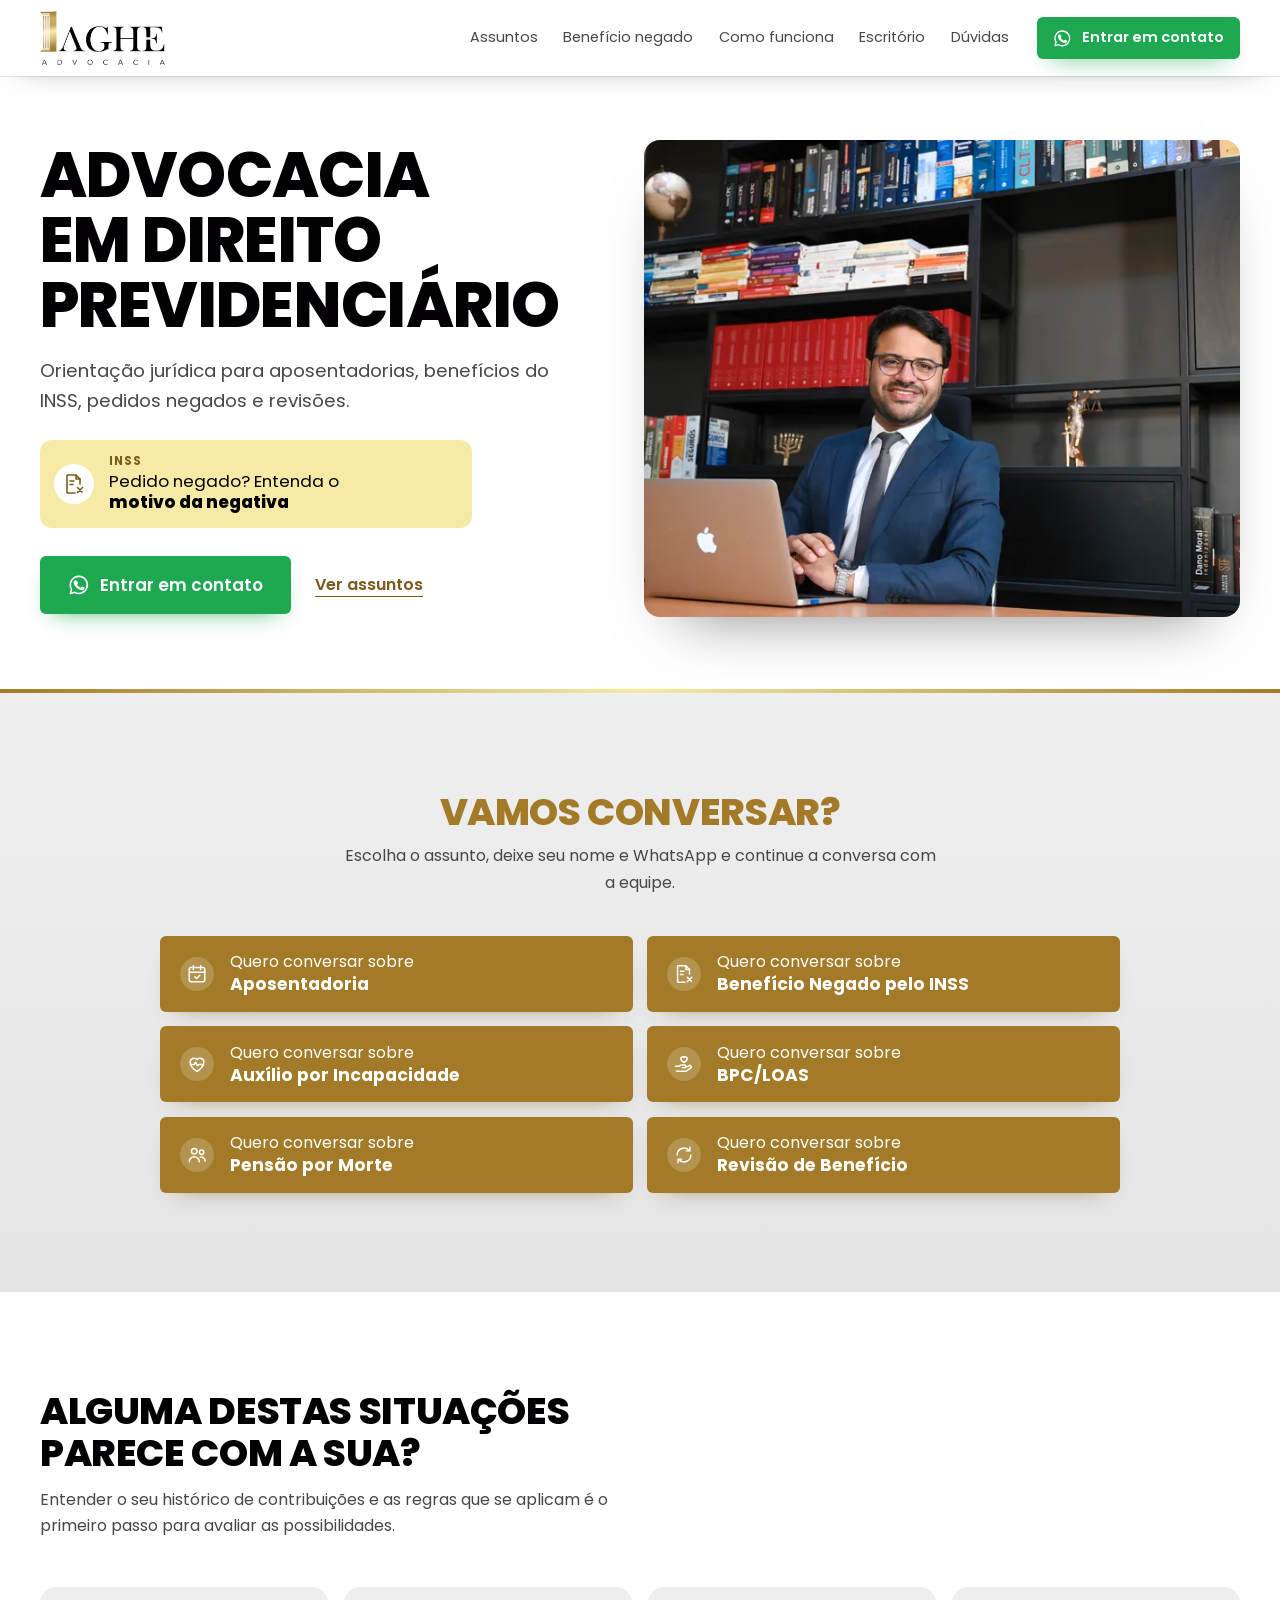
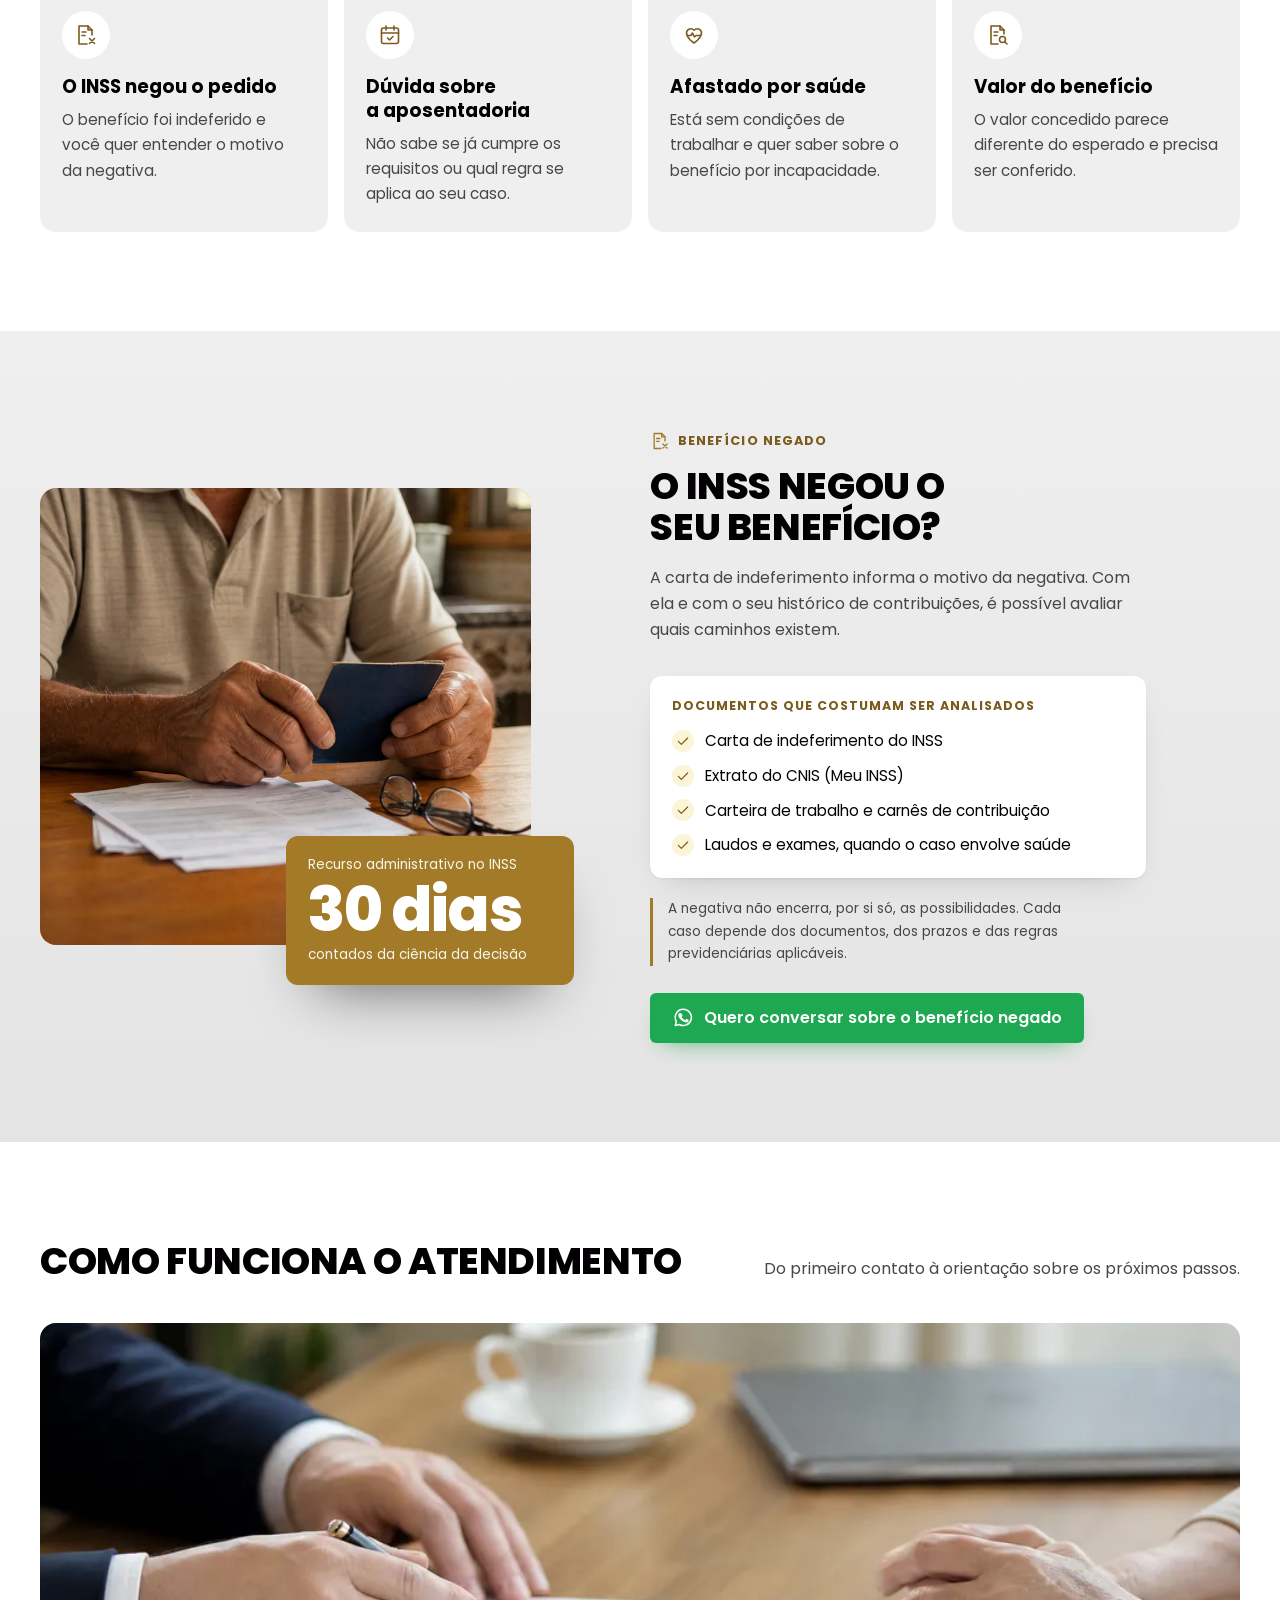
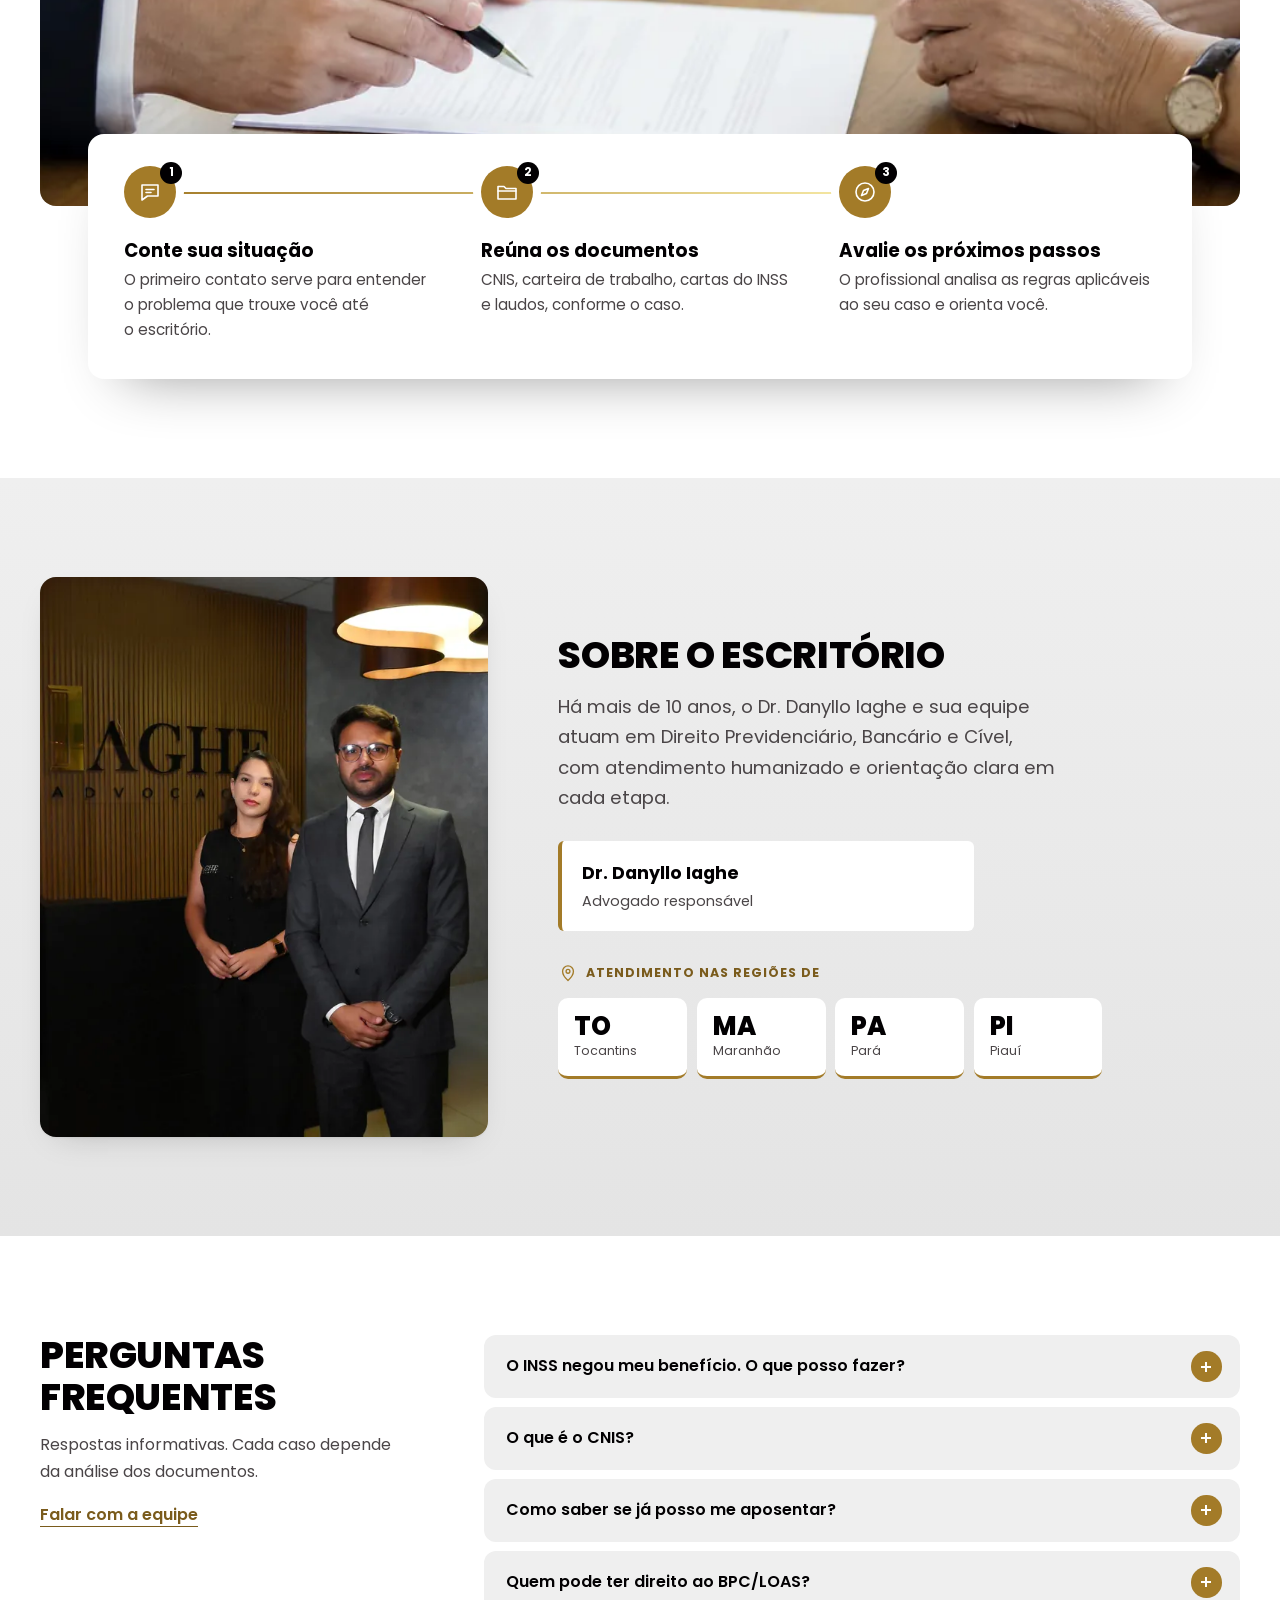
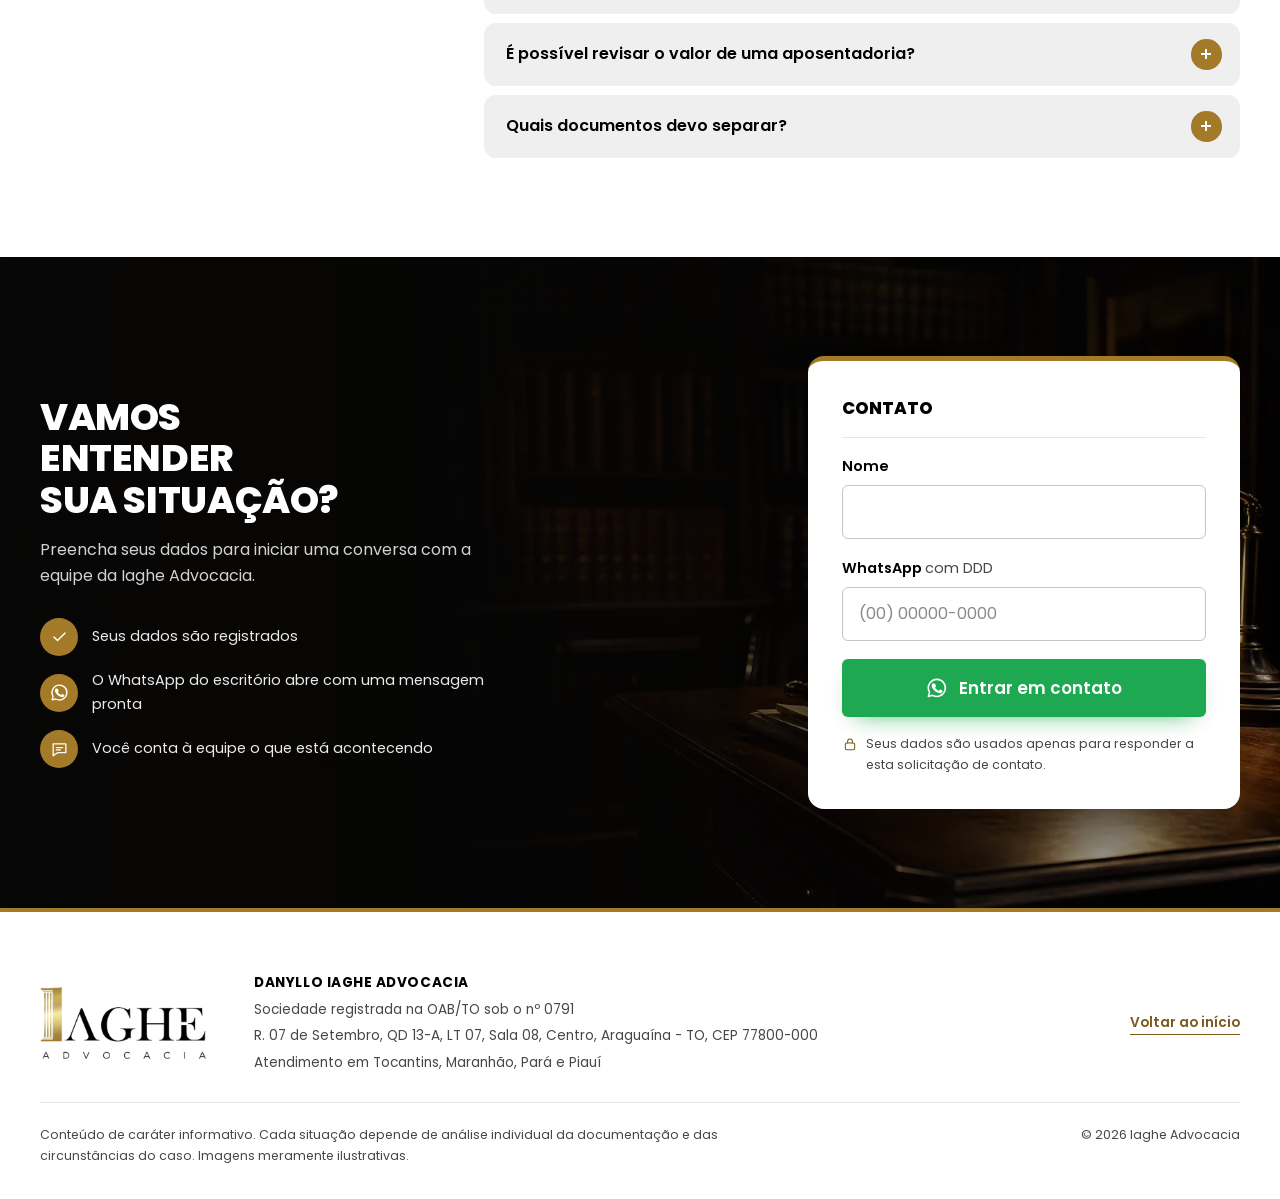
==== previdenciario.html @ 41ced71d "Add files via upload" ====
<!doctype html>
<html lang="pt-BR" data-lp="previdenciario">
<head>
  <meta charset="utf-8">
  <meta name="viewport" content="width=device-width, initial-scale=1, viewport-fit=cover">
  <title>Direito Previdenciário | Iaghe Advocacia</title>
  <meta name="description" content="Orientação jurídica em aposentadorias, benefícios do INSS, pedidos negados, BPC/LOAS, pensão por morte e revisões. Conheça a atuação da Iaghe Advocacia em Direito Previdenciário.">
  <meta name="theme-color" content="#FFFFFF">
  <meta name="format-detection" content="telephone=no">

  <meta property="og:type" content="website">
  <meta property="og:locale" content="pt_BR">
  <meta property="og:site_name" content="Iaghe Advocacia">
  <meta property="og:title" content="Direito Previdenciário | Iaghe Advocacia">
  <meta property="og:description" content="Orientação jurídica em aposentadorias, benefícios do INSS, pedidos negados e revisões.">
  <meta property="og:image" content="/assets/og-previdenciario.jpg">
  <meta property="og:image:width" content="1200">
  <meta property="og:image:height" content="630">
  <meta property="og:image:alt" content="Iaghe Advocacia, Direito Previdenciário">
  <meta name="twitter:card" content="summary_large_image">
  <!-- Canonical: incluir quando o domínio definitivo for confirmado -->

  <link rel="icon" type="image/png" sizes="32x32" href="/assets/brand/icon-32.png">
  <link rel="apple-touch-icon" href="/assets/brand/icon-180.png">
  <link rel="preload" href="/assets/fonts/poppins-800.woff2" as="font" type="font/woff2" crossorigin>
  <link rel="preload" href="/assets/fonts/poppins-400.woff2" as="font" type="font/woff2" crossorigin>
  <link rel="preload" as="image" href="/assets/img/dr-danyllo-1400.webp" imagesrcset="/assets/img/dr-danyllo-800.webp 800w, /assets/img/dr-danyllo-1400.webp 1400w" imagesizes="(min-width: 900px) 52vw, 92vw" fetchpriority="high">
  <link rel="stylesheet" href="/assets/css/styles.css">
  <script>document.documentElement.classList.add("js");</script>
</head>
<body>
  <svg width="0" height="0" class="sprite" aria-hidden="true" focusable="false">
    <symbol id="i-wa" viewBox="0 0 24 24">
      <path d="M12 2.6a9.4 9.4 0 0 0-8.1 14.2L2.6 21.4l4.7-1.2A9.4 9.4 0 1 0 12 2.6Z" fill="none" stroke="currentColor" stroke-width="1.7" stroke-linejoin="round"/>
      <path d="M9.2 7.4c-.2-.5-.4-.5-.7-.5h-.5c-.2 0-.5.1-.8.4-.3.3-1 1-1 2.4s1 2.8 1.2 3c.1.2 2 3.2 5 4.4 2.5 1 3 .8 3.5.7.6-.1 1.7-.7 2-1.4.2-.7.2-1.3.2-1.4-.1-.1-.3-.2-.5-.3l-1.8-.9c-.3-.1-.4-.1-.6.1-.2.3-.7.9-.8 1-.2.2-.3.2-.6.1-.3-.1-1.1-.4-2.2-1.4-.8-.7-1.4-1.6-1.5-1.9-.2-.3 0-.4.1-.5l.4-.5c.1-.2.2-.3.3-.5.1-.2 0-.3 0-.5l-.9-2Z" fill="currentColor"/>
    </symbol>
    <symbol id="i-trend" viewBox="0 0 24 24"><g fill="none" stroke="currentColor" stroke-width="1.6" stroke-linecap="round" stroke-linejoin="round"><path d="M3 17.5 9 11.5l4 4 8-8.5"/><path d="M15 7h6v6"/></g></symbol>
    <symbol id="i-receipt-q" viewBox="0 0 24 24"><g fill="none" stroke="currentColor" stroke-width="1.6" stroke-linecap="round" stroke-linejoin="round"><path d="M6 3h12v18l-3-2-3 2-3-2-3 2z"/><path d="M10 9.4a2 2 0 1 1 2.8 1.8c-.5.3-.8.7-.8 1.3v.4"/></g><circle cx="12" cy="15.6" r=".9" fill="currentColor"/></symbol>
    <symbol id="i-doc-search" viewBox="0 0 24 24"><g fill="none" stroke="currentColor" stroke-width="1.6" stroke-linecap="round" stroke-linejoin="round"><path d="M12 21H5V3h9l4 4v4"/><path d="M14 3v4h4"/><path d="M8 9h4M8 12.5h3"/><circle cx="16.5" cy="16.5" r="3"/><path d="m18.7 18.7 2.3 2.3"/></g></symbol>
    <symbol id="i-shield-x" viewBox="0 0 24 24"><g fill="none" stroke="currentColor" stroke-width="1.6" stroke-linecap="round" stroke-linejoin="round"><path d="M12 3 19 6v5c0 4.5-3 8.3-7 10-4-1.7-7-5.5-7-10V6z"/><path d="m9.5 9.5 5 5m0-5-5 5"/></g></symbol>
    <symbol id="i-shield-q" viewBox="0 0 24 24"><g fill="none" stroke="currentColor" stroke-width="1.6" stroke-linecap="round" stroke-linejoin="round"><path d="M12 3 19 6v5c0 4.5-3 8.3-7 10-4-1.7-7-5.5-7-10V6z"/><path d="M10 9.6a2 2 0 1 1 2.8 1.8c-.5.3-.8.7-.8 1.2v.3"/></g><circle cx="12" cy="15.6" r=".9" fill="currentColor"/></symbol>
    <symbol id="i-layers" viewBox="0 0 24 24"><g fill="none" stroke="currentColor" stroke-width="1.6" stroke-linecap="round" stroke-linejoin="round"><path d="M12 3 21 8l-9 5-9-5z"/><path d="m3 12.5 9 5 9-5"/><path d="m3 16.5 9 5 9-5"/></g></symbol>
    <symbol id="i-percent" viewBox="0 0 24 24"><g fill="none" stroke="currentColor" stroke-width="1.6" stroke-linecap="round"><path d="M19 5 5 19"/><circle cx="7" cy="7" r="2.5"/><circle cx="17" cy="17" r="2.5"/></g></symbol>
    <symbol id="i-receipt-alert" viewBox="0 0 24 24"><g fill="none" stroke="currentColor" stroke-width="1.6" stroke-linecap="round" stroke-linejoin="round"><path d="M6 3h12v18l-3-2-3 2-3-2-3 2z"/><path d="M12 7.5v5"/></g><circle cx="12" cy="15.6" r=".9" fill="currentColor"/></symbol>
    <symbol id="i-card" viewBox="0 0 24 24"><g fill="none" stroke="currentColor" stroke-width="1.6" stroke-linecap="round" stroke-linejoin="round"><rect x="3" y="5.5" width="18" height="13" rx="2"/><path d="M3 10h18M7 14.5h4"/></g></symbol>
    <symbol id="i-chat" viewBox="0 0 24 24"><g fill="none" stroke="currentColor" stroke-width="1.6" stroke-linecap="round" stroke-linejoin="round"><path d="M4 5h16v11H9.5L4 20z"/><path d="M8 9.5h8M8 12.5h5"/></g></symbol>
    <symbol id="i-folder" viewBox="0 0 24 24"><g fill="none" stroke="currentColor" stroke-width="1.6" stroke-linecap="round" stroke-linejoin="round"><path d="M3 6.5h6l2 2h10V19H3z"/><path d="M3 11h18"/></g></symbol>
    <symbol id="i-compass" viewBox="0 0 24 24"><g fill="none" stroke="currentColor" stroke-width="1.6" stroke-linejoin="round"><circle cx="12" cy="12" r="9"/><path d="m15.5 8.5-2 5-5 2 2-5z"/></g></symbol>
    <symbol id="i-pin" viewBox="0 0 24 24"><g fill="none" stroke="currentColor" stroke-width="1.6" stroke-linejoin="round"><path d="M12 21s-6.5-5.6-6.5-11a6.5 6.5 0 0 1 13 0c0 5.4-6.5 11-6.5 11z"/><circle cx="12" cy="10" r="2.3"/></g></symbol>
    <symbol id="i-lock" viewBox="0 0 24 24"><g fill="none" stroke="currentColor" stroke-width="1.6" stroke-linecap="round" stroke-linejoin="round"><rect x="5" y="10.5" width="14" height="10" rx="2"/><path d="M8.5 10.5V8a3.5 3.5 0 0 1 7 0v2.5"/></g></symbol>
    <symbol id="i-check" viewBox="0 0 24 24"><path d="m5 12.5 4.5 4.5L19 7.5" fill="none" stroke="currentColor" stroke-width="1.8" stroke-linecap="round" stroke-linejoin="round"/></symbol>
    <symbol id="i-calendar" viewBox="0 0 24 24"><g fill="none" stroke="currentColor" stroke-width="1.6" stroke-linecap="round" stroke-linejoin="round"><rect x="3.5" y="5" width="17" height="15.5" rx="2"/><path d="M3.5 10h17M8 3v4m8-4v4"/><path d="m9.5 15 2 2 3.5-3.5"/></g></symbol>
    <symbol id="i-doc-x" viewBox="0 0 24 24"><g fill="none" stroke="currentColor" stroke-width="1.6" stroke-linecap="round" stroke-linejoin="round"><path d="M13 21H5V3h9l4 4v5"/><path d="M14 3v4h4"/><path d="M8 9h4M8 12.5h3"/><path d="m15.5 15.5 5 5m0-5-5 5"/></g></symbol>
    <symbol id="i-pulse" viewBox="0 0 24 24"><g fill="none" stroke="currentColor" stroke-width="1.6" stroke-linecap="round" stroke-linejoin="round"><path d="M12 20s-7.5-4.6-7.5-10.2A4.3 4.3 0 0 1 12 7.2a4.3 4.3 0 0 1 7.5 2.6C19.5 15.4 12 20 12 20z"/><path d="M5.5 12.5h3.5l1.5-2.5 2 4 1.5-1.5h4.5"/></g></symbol>
    <symbol id="i-hand-heart" viewBox="0 0 24 24"><g fill="none" stroke="currentColor" stroke-width="1.6" stroke-linecap="round" stroke-linejoin="round"><path d="M12 10.5S8.5 8.4 8.5 6.1A2 2 0 0 1 12 4.9a2 2 0 0 1 3.5 1.2c0 2.3-3.5 4.4-3.5 4.4z"/><path d="M3 14.5h3l3.5-1.5h3a1.5 1.5 0 0 1 0 3H10"/><path d="m13 16 5-2.3a1.6 1.6 0 0 1 1.6 2.6L14 20H3"/></g></symbol>
    <symbol id="i-people" viewBox="0 0 24 24"><g fill="none" stroke="currentColor" stroke-width="1.6" stroke-linecap="round" stroke-linejoin="round"><circle cx="9" cy="8" r="3"/><path d="M3.5 19.5a5.5 5.5 0 0 1 11 0"/><circle cx="17" cy="9" r="2.4"/><path d="M15.5 14.4a4.5 4.5 0 0 1 5.5 4.4"/></g></symbol>
    <symbol id="i-refresh" viewBox="0 0 24 24"><g fill="none" stroke="currentColor" stroke-width="1.6" stroke-linecap="round" stroke-linejoin="round"><path d="M19.5 12a7.5 7.5 0 0 1-13.4 4.6"/><path d="M4.5 12a7.5 7.5 0 0 1 13.4-4.6"/><path d="M18.5 3.5v4h-4M5.5 20.5v-4h4"/></g></symbol>
    <symbol id="i-arrow" viewBox="0 0 24 24"><path d="M5 12h14m-5-5 5 5-5 5" fill="none" stroke="currentColor" stroke-width="1.7" stroke-linecap="round" stroke-linejoin="round"/></symbol>
  </svg>

  <a class="skip-link" href="#conteudo">Pular para o conteúdo</a>

  <header class="site-header">
    <div class="wrap header-inner">
      <a class="brand" href="#topo" data-brand aria-label="Iaghe Advocacia, início da página">
        <img class="brand-logo" src="/assets/brand/logo-iaghe.png" width="478" height="207" alt="Iaghe Advocacia">
      </a>
      <nav class="header-nav" aria-label="Seções da página">
        <a href="#assuntos">Assuntos</a>
        <a href="#beneficio-negado">Benefício negado</a>
        <a href="#como-funciona">Como funciona</a>
        <a href="#escritorio">Escritório</a>
        <a href="#duvidas">Dúvidas</a>
      </nav>
      <a class="btn btn-wa btn-sm" href="#contato">
        <svg class="ico" aria-hidden="true"><use href="#i-wa"/></svg>
        <span class="hide-xs">Entrar em contato</span><span class="show-xs">Contato</span>
      </a>
    </div>
  </header>

  <main id="conteudo">
    <!-- ===================== HERO ===================== -->
    <section class="hero" id="topo" aria-labelledby="hero-title">
      <span class="header-sentinel" data-header-sentinel></span>
      <div class="wrap hero-grid">
        <div class="hero-copy">
          <h1 id="hero-title">Advocacia em Direito Previdenciário</h1>
          <p class="hero-sub">Orientação jurídica para aposentadorias, benefícios do INSS, pedidos negados e revisões.</p>
          <div class="hero-criterion">
            <svg class="crit-ico" aria-hidden="true"><use href="#i-doc-x"/></svg>
            <p><span class="crit-label">INSS</span>Pedido negado? Entenda o <strong>motivo da negativa</strong></p>
          </div>
          <div class="hero-actions" data-hero-cta>
            <a class="btn btn-wa btn-lg" href="#contato">
              <svg class="ico" aria-hidden="true"><use href="#i-wa"/></svg>
              Entrar em contato
            </a>
            <a class="text-link" href="#assuntos">Ver assuntos</a>
          </div>
        </div>
        <figure class="media hero-photo">
          <img src="/assets/img/dr-danyllo-1400.webp" srcset="/assets/img/dr-danyllo-800.webp 800w, /assets/img/dr-danyllo-1400.webp 1400w"
               sizes="(min-width: 900px) 52vw, 92vw" width="1400" height="933" fetchpriority="high" decoding="async" data-img
               alt="Dr. Danyllo Iaghe em seu escritório">
        </figure>
      </div>
    </section>

    <!-- ===================== ASSUNTOS ===================== -->
    <section class="section topics" id="assuntos" aria-labelledby="topics-title">
      <div class="wrap">
        <div class="topics-head" data-reveal>
          <h2 id="topics-title">Vamos conversar?</h2>
          <p>Escolha o assunto, deixe seu nome e WhatsApp e continue a conversa com a equipe.</p>
        </div>
        <ul class="topic-list" data-stagger>
          <li><a class="topic-btn" href="#contato" data-topic="Aposentadoria" aria-pressed="false"><svg aria-hidden="true"><use href="#i-calendar"/></svg><span>Quero conversar sobre <strong>Aposentadoria</strong></span></a></li>
          <li><a class="topic-btn" href="#contato" data-topic="Benefício Negado pelo INSS" aria-pressed="false"><svg aria-hidden="true"><use href="#i-doc-x"/></svg><span>Quero conversar sobre <strong>Benefício Negado pelo INSS</strong></span></a></li>
          <li><a class="topic-btn" href="#contato" data-topic="Auxílio por Incapacidade" aria-pressed="false"><svg aria-hidden="true"><use href="#i-pulse"/></svg><span>Quero conversar sobre <strong>Auxílio por Incapacidade</strong></span></a></li>
          <li><a class="topic-btn" href="#contato" data-topic="BPC/LOAS" aria-pressed="false"><svg aria-hidden="true"><use href="#i-hand-heart"/></svg><span>Quero conversar sobre <strong>BPC/LOAS</strong></span></a></li>
          <li><a class="topic-btn" href="#contato" data-topic="Pensão por Morte" aria-pressed="false"><svg aria-hidden="true"><use href="#i-people"/></svg><span>Quero conversar sobre <strong>Pensão por Morte</strong></span></a></li>
          <li><a class="topic-btn" href="#contato" data-topic="Revisão de Benefício" aria-pressed="false"><svg aria-hidden="true"><use href="#i-refresh"/></svg><span>Quero conversar sobre <strong>Revisão de Benefício</strong></span></a></li>
        </ul>
      </div>
    </section>

    <!-- ===================== SITUAÇÕES ===================== -->
    <section class="section situations" id="situacoes" aria-labelledby="sit-title">
      <div class="wrap">
        <div class="sec-head" data-reveal>
          <h2 id="sit-title">Alguma destas situações parece com a sua?</h2>
          <p>Entender o seu histórico de contribuições e as regras que se aplicam é o primeiro passo para avaliar as possibilidades.</p>
        </div>
        <ul class="sit-grid" data-stagger>
          <li class="sit">
            <span class="ico-badge"><svg aria-hidden="true"><use href="#i-doc-x"/></svg></span>
            <h3>O INSS negou o pedido</h3>
            <p>O benefício foi indeferido e você quer entender o motivo da negativa.</p>
          </li>
          <li class="sit">
            <span class="ico-badge"><svg aria-hidden="true"><use href="#i-calendar"/></svg></span>
            <h3>Dúvida sobre a aposentadoria</h3>
            <p>Não sabe se já cumpre os requisitos ou qual regra se aplica ao seu caso.</p>
          </li>
          <li class="sit">
            <span class="ico-badge"><svg aria-hidden="true"><use href="#i-pulse"/></svg></span>
            <h3>Afastado por saúde</h3>
            <p>Está sem condições de trabalhar e quer saber sobre o benefício por incapacidade.</p>
          </li>
          <li class="sit">
            <span class="ico-badge"><svg aria-hidden="true"><use href="#i-doc-search"/></svg></span>
            <h3>Valor do benefício</h3>
            <p>O valor concedido parece diferente do esperado e precisa ser conferido.</p>
          </li>
        </ul>
      </div>
    </section>

    <!-- ===================== BENEFÍCIO NEGADO ===================== -->
    <section class="section debt denied" id="beneficio-negado" aria-labelledby="denied-title">
      <div class="wrap debt-grid">
        <div class="debt-visual" data-reveal>
          <figure class="media parallax">
            <img src="/assets/img/beneficio-864.webp" srcset="/assets/img/beneficio-560.webp 560w, /assets/img/beneficio-864.webp 864w"
                 sizes="(min-width: 900px) 44vw, 92vw" width="864" height="805" alt="" loading="lazy" decoding="async" data-img>
          </figure>
          <div class="threshold" role="note" aria-label="Prazo do recurso administrativo no INSS: 30 dias a partir da ciência da decisão">
            <span class="th-small">Recurso administrativo no INSS</span>
            <span class="th-big">30&nbsp;dias</span>
            <span class="th-small">contados da ciência da decisão</span>
          </div>
        </div>

        <div class="debt-body" data-reveal>
          <span class="eyebrow"><svg aria-hidden="true"><use href="#i-doc-x"/></svg>Benefício negado</span>
          <h2 id="denied-title">O INSS negou o seu benefício?</h2>
          <p class="debt-lead">A carta de indeferimento informa o motivo da negativa. Com ela e com o seu histórico de contribuições, é possível avaliar quais caminhos existem.</p>

          <div class="doc-check" data-anim>
            <p class="doc-check-title">Documentos que costumam ser analisados</p>
            <ul data-stagger>
              <li><svg aria-hidden="true"><use href="#i-check"/></svg>Carta de indeferimento do INSS</li>
              <li><svg aria-hidden="true"><use href="#i-check"/></svg>Extrato do CNIS (Meu INSS)</li>
              <li><svg aria-hidden="true"><use href="#i-check"/></svg>Carteira de trabalho e carnês de contribuição</li>
              <li><svg aria-hidden="true"><use href="#i-check"/></svg>Laudos e exames, quando o caso envolve saúde</li>
            </ul>
          </div>

          <p class="debt-note">A negativa não encerra, por si só, as possibilidades. Cada caso depende dos documentos, dos prazos e das regras previdenciárias aplicáveis.</p>
          <a class="btn btn-wa" href="#contato" data-topic="Benefício Negado pelo INSS">
            <svg class="ico" aria-hidden="true"><use href="#i-wa"/></svg>
            Quero conversar sobre o benefício negado
          </a>
        </div>
      </div>
    </section>

    <!-- ===================== COMO FUNCIONA ===================== -->
    <section class="section steps" id="como-funciona" aria-labelledby="steps-title">
      <div class="wrap">
        <div class="steps-head" data-reveal>
          <h2 id="steps-title">Como funciona o atendimento</h2>
          <p>Do primeiro contato à orientação sobre os próximos passos.</p>
        </div>
        <figure class="media media-wide parallax" data-reveal>
          <img src="/assets/img/atendimento-prev-1152.webp" srcset="/assets/img/atendimento-prev-720.webp 720w, /assets/img/atendimento-prev-1152.webp 1152w"
               sizes="(min-width: 1240px) 1200px, 94vw" width="1152" height="464" alt="" loading="lazy" decoding="async" data-img>
        </figure>
        <ol class="step-list" data-stagger data-anim>
          <li>
            <span class="step-ico"><svg aria-hidden="true"><use href="#i-chat"/></svg><b>1</b></span>
            <h3><span class="sr-only">Etapa 1. </span>Conte sua situação</h3>
            <p>O primeiro contato serve para entender o problema que trouxe você até o escritório.</p>
          </li>
          <li>
            <span class="step-ico"><svg aria-hidden="true"><use href="#i-folder"/></svg><b>2</b></span>
            <h3><span class="sr-only">Etapa 2. </span>Reúna os documentos</h3>
            <p>CNIS, carteira de trabalho, cartas do INSS e laudos, conforme o caso.</p>
          </li>
          <li>
            <span class="step-ico"><svg aria-hidden="true"><use href="#i-compass"/></svg><b>3</b></span>
            <h3><span class="sr-only">Etapa 3. </span>Avalie os próximos passos</h3>
            <p>O profissional analisa as regras aplicáveis ao seu caso e orienta você.</p>
          </li>
        </ol>
      </div>
    </section>

    <!-- ===================== ESCRITÓRIO ===================== -->
    <section class="section about" id="escritorio" aria-labelledby="about-title">
      <div class="wrap about-grid">
        <div class="about-visual has-photo" data-reveal>
          <figure class="media media-tall">
            <img src="/assets/img/equipe-retrato-900.webp" srcset="/assets/img/equipe-retrato-600.webp 600w, /assets/img/equipe-retrato-900.webp 900w"
                 sizes="(min-width: 860px) 38vw, 92vw" width="900" height="1125" loading="lazy" decoding="async" data-img
                 alt="Dr. Danyllo Iaghe e integrante da equipe na recepção do escritório">
          </figure>
        </div>
        <div class="about-copy" data-reveal>
          <h2 id="about-title">Sobre o escritório</h2>
          <p class="about-lead">Há mais de 10 anos, o Dr. Danyllo Iaghe e sua equipe atuam em Direito Previdenciário, Bancário e Cível, com atendimento humanizado e orientação clara em cada etapa.</p>
          <div class="lawyer-card">
            <p class="lawyer-name">Dr. Danyllo Iaghe</p>
            <p class="lawyer-role">Advogado responsável</p>
          </div>
          <div class="regions" id="regioes">
            <p class="regions-title"><svg aria-hidden="true"><use href="#i-pin"/></svg>Atendimento nas regiões de</p>
            <ul class="state-list" aria-label="Estados atendidos">
              <li><abbr title="Tocantins">TO</abbr><span>Tocantins</span></li>
              <li><abbr title="Maranhão">MA</abbr><span>Maranhão</span></li>
              <li><abbr title="Pará">PA</abbr><span>Pará</span></li>
              <li><abbr title="Piauí">PI</abbr><span>Piauí</span></li>
            </ul>
          </div>
        </div>
      </div>
    </section>

    <!-- ===================== FAQ ===================== -->
    <section class="section faq" id="duvidas" aria-labelledby="faq-title">
      <div class="wrap faq-grid">
        <div class="faq-side" data-reveal>
          <h2 id="faq-title">Perguntas frequentes</h2>
          <p>Respostas informativas. Cada caso depende da análise dos documentos.</p>
          <a class="text-link" href="#contato">Falar com a equipe</a>
        </div>
        <div class="faq-list" data-reveal>
          <details>
            <summary>O INSS negou meu benefício. O que posso fazer?</summary>
            <div class="faq-a"><p>O primeiro passo é entender o motivo da negativa, informado na carta de indeferimento. A partir dela, avalia-se se cabe recurso administrativo, um novo pedido ou outra medida, conforme os documentos e os prazos de cada caso.</p></div>
          </details>
          <details>
            <summary>O que é o CNIS?</summary>
            <div class="faq-a"><p>É o Cadastro Nacional de Informações Sociais, onde ficam registrados vínculos de trabalho, salários e contribuições. Pode ser consultado pelo Meu INSS e é um dos principais documentos da análise previdenciária.</p></div>
          </details>
          <details>
            <summary>Como saber se já posso me aposentar?</summary>
            <div class="faq-a"><p>Depende da idade, do tempo de contribuição e das regras aplicáveis ao seu histórico, incluindo as regras de transição da Reforma da Previdência de 2019. A análise do CNIS ajuda a identificar a sua situação.</p></div>
          </details>
          <details>
            <summary>Quem pode ter direito ao BPC/LOAS?</summary>
            <div class="faq-a"><p>O BPC é um benefício assistencial para a pessoa idosa a partir de 65 anos ou para a pessoa com deficiência, em situação de baixa renda, conforme os critérios da lei. Ele não exige contribuição ao INSS.</p></div>
          </details>
          <details>
            <summary>É possível revisar o valor de uma aposentadoria?</summary>
            <div class="faq-a"><p>Em algumas situações, sim, por exemplo quando períodos ou salários não foram considerados no cálculo. Existem prazos legais para pedir revisão, e a viabilidade depende da análise do processo de concessão.</p></div>
          </details>
          <details>
            <summary>Quais documentos devo separar?</summary>
            <div class="faq-a"><p>Documento de identidade, CPF, carteira de trabalho, extrato do CNIS, cartas do INSS e, nos casos que envolvem saúde, laudos e exames. A equipe orienta sobre o que é necessário em cada situação.</p></div>
          </details>
        </div>
      </div>
    </section>

    <!-- ===================== FORMULÁRIO ===================== -->
    <section class="section contact" id="contato" aria-labelledby="contact-title">
      <div class="wrap contact-grid">
        <div class="contact-copy" data-reveal>
          <h2 id="contact-title">Vamos entender sua situação?</h2>
          <p>Preencha seus dados para iniciar uma conversa com a equipe da Iaghe Advocacia.</p>
          <ol class="contact-flow" aria-label="O que acontece depois do envio">
            <li><span><svg aria-hidden="true"><use href="#i-check"/></svg></span>Seus dados são registrados</li>
            <li><span><svg aria-hidden="true"><use href="#i-wa"/></svg></span>O WhatsApp do escritório abre com uma mensagem pronta</li>
            <li><span><svg aria-hidden="true"><use href="#i-chat"/></svg></span>Você conta à equipe o que está acontecendo</li>
          </ol>
        </div>

        <form id="lead-form" class="lead-form" novalidate data-reveal>
          <p class="form-title" aria-hidden="true">Contato</p>
          <p class="form-topic" id="form-topic" hidden>Assunto: <strong></strong> <button type="button" data-topic-clear>Remover</button></p>
          <div class="field">
            <label for="f-nome">Nome</label>
            <input id="f-nome" name="nome" type="text" autocomplete="name" autocapitalize="words" maxlength="80" required aria-describedby="f-nome-error">
            <p class="field-error" id="f-nome-error" hidden></p>
          </div>
          <div class="field">
            <label for="f-whatsapp">WhatsApp <span class="label-hint">com DDD</span></label>
            <input id="f-whatsapp" name="whatsapp" type="tel" inputmode="numeric" autocomplete="tel-national" placeholder="(00) 00000-0000" maxlength="16" required aria-describedby="f-whatsapp-error">
            <p class="field-error" id="f-whatsapp-error" hidden></p>
          </div>
          <div class="hp" aria-hidden="true">
            <label for="f-website">Não preencha este campo</label>
            <input id="f-website" name="website" type="text" tabindex="-1" autocomplete="off">
          </div>
          <button class="btn btn-wa btn-lg btn-block" type="submit">
            <svg class="ico" aria-hidden="true"><use href="#i-wa"/></svg>
            <span class="btn-label">Entrar em contato</span>
          </button>
          <p id="form-status" class="form-status" role="status" aria-live="polite"></p>
          <p class="privacy"><svg aria-hidden="true"><use href="#i-lock"/></svg>Seus dados são usados apenas para responder a esta solicitação de contato.</p>
        </form>
      </div>
    </section>
  </main>

  <footer class="site-footer">
    <div class="wrap">
      <div class="footer-top">
        <div class="footer-brand-block">
          <img class="footer-logo" src="/assets/brand/logo-iaghe.png" width="478" height="207" alt="Iaghe Advocacia" loading="lazy">
        </div>
        <div class="footer-info">
          <p class="footer-name">Danyllo Iaghe Advocacia</p>
          <p data-inst="oab" hidden></p>
          <p data-inst="endereco" hidden></p>
          <p data-inst="email" hidden></p>
          <p data-inst="cnpj" hidden></p>
          <p>Atendimento em Tocantins, Maranhão, Pará e Piauí</p>
        </div>
        <a class="text-link footer-top-link" href="#topo">Voltar ao início</a>
      </div>
      <div class="footer-bottom">
        <p>Conteúdo de caráter informativo. Cada situação depende de análise individual da documentação e das circunstâncias do caso. Imagens meramente ilustrativas.</p>
        <p>© 2026 Iaghe Advocacia</p>
      </div>
    </div>
  </footer>

  <div class="mobile-cta" data-mobile-cta aria-hidden="true">
    <a class="btn btn-wa btn-block" href="#contato" tabindex="-1">
      <svg class="ico" aria-hidden="true"><use href="#i-wa"/></svg>
      Entrar em contato
    </a>
  </div>

  <script src="/assets/js/config.js"></script>
  <script src="/assets/js/lead.js"></script>
  <script src="/assets/js/main.js"></script>
</body>
</html>
---- assets/css/styles.css ----
/* =========================================================
   Iaghe Advocacia — LPs Direito Bancário e Previdenciário (padrão visual do site do escritório)
   Poppins · preto #020002 · dourado #A37B28 · dourado claro #F7EAA6 · cinza claro
   ========================================================= */

@font-face { font-family: "Poppins"; src: url("/assets/fonts/poppins-400.woff2") format("woff2"); font-weight: 400; font-style: normal; font-display: swap; }
@font-face { font-family: "Poppins"; src: url("/assets/fonts/poppins-600.woff2") format("woff2"); font-weight: 600; font-style: normal; font-display: swap; }
@font-face { font-family: "Poppins"; src: url("/assets/fonts/poppins-700.woff2") format("woff2"); font-weight: 700; font-style: normal; font-display: swap; }
@font-face { font-family: "Poppins"; src: url("/assets/fonts/poppins-800.woff2") format("woff2"); font-weight: 800; font-style: normal; font-display: swap; }

:root {
  /* Cores do site iagheadvocacia.com.br */
  --ink: #020002;
  --ink-soft: #4A4547;
  --gold: #A37B28;
  --gold-dark: #7A5B1C;      /* dourado para texto pequeno sobre claro */
  --gold-hover: #8C6A22;
  --gold-light: #F7EAA6;
  --gold-wash: #FBF4D6;
  --gray-1: #EFEFEF;
  --gray-2: #E4E4E4;
  --white: #FFFFFF;
  --line: rgba(2, 0, 2, .10);
  --line-strong: rgba(2, 0, 2, .18);
  --error: #B42318;
  /* Verde WhatsApp nos botões de contato (tom mais escuro do verde oficial #25D366, para o texto branco ficar legível) */
  --wa: #1DA851;
  --wa-hover: #168C43;

  --font: "Poppins", system-ui, -apple-system, "Segoe UI", Roboto, Arial, sans-serif;
  --fs-body: 1rem;
  --fs-small: .9rem;
  --fs-h1: clamp(2.1rem, 1.3rem + 3.6vw, 3.9rem);
  --fs-h2: clamp(1.55rem, 1.2rem + 1.6vw, 2.35rem);
  --fs-h3: clamp(1.02rem, .98rem + .25vw, 1.15rem);

  --wrap: 1200px;
  --gutter: clamp(1.25rem, 4.5vw, 2.5rem);
  --section-y: clamp(3.75rem, 2.6rem + 4.5vw, 6.5rem);
  --radius: 6px;
  --radius-lg: 16px;
  --header-h: 76px;
  --ease: cubic-bezier(.2, .7, .2, 1);
  --shadow: 0 1px 2px rgba(2, 0, 2, .05), 0 12px 32px -18px rgba(2, 0, 2, .25);
}

/* ---------- Base ---------- */
*, *::before, *::after { box-sizing: border-box; }
html { -webkit-text-size-adjust: 100%; scroll-padding-top: calc(var(--header-h) + 8px); }
@media (prefers-reduced-motion: no-preference) { html { scroll-behavior: smooth; } }
body {
  margin: 0; background: var(--gray-1); color: var(--ink);
  font-family: var(--font); font-size: var(--fs-body); line-height: 1.65;
  text-rendering: optimizeLegibility; -webkit-font-smoothing: antialiased;
  overflow-x: hidden;
}
h1, h2, h3 { font-family: var(--font); margin: 0; text-wrap: balance; }
h1, h2 { font-weight: 800; text-transform: uppercase; line-height: 1.1; letter-spacing: -.01em; }
h2 { font-size: var(--fs-h2); }
h3 { font-size: var(--fs-h3); font-weight: 700; line-height: 1.3; }
p { margin: 0; text-wrap: pretty; }
a { color: inherit; }
img { max-width: 100%; height: auto; display: block; }
abbr[title] { text-decoration: none; }
strong { font-weight: 700; }
ol, ul { padding: 0; margin: 0; list-style: none; }
svg { flex: none; }
[hidden] { display: none !important; }

.wrap { width: 100%; max-width: calc(var(--wrap) + var(--gutter) * 2); margin-inline: auto; padding-inline: var(--gutter); }
.section { padding-block: var(--section-y); position: relative; }
.sprite { position: absolute; }
.sr-only, .hp { position: absolute !important; width: 1px; height: 1px; overflow: hidden; clip: rect(0 0 0 0); clip-path: inset(50%); white-space: nowrap; }
.skip-link { position: absolute; left: 1rem; top: -100px; z-index: 100; background: var(--ink); color: var(--white); padding: .6rem 1rem; border-radius: var(--radius); }
.skip-link:focus { top: 1rem; }
:focus-visible { outline: 2px solid var(--gold); outline-offset: 3px; border-radius: 3px; }

.sec-head { display: grid; gap: .8rem; max-width: 46rem; }
.sec-head p { color: var(--ink-soft); max-width: 36rem; }

.ico-badge { width: 48px; height: 48px; display: grid; place-items: center; flex: none; border-radius: 50%; background: var(--gold-wash); color: var(--gold-dark); transition: background-color .35s var(--ease), color .35s var(--ease), transform .35s var(--ease); }
.ico-badge svg { width: 24px; height: 24px; }

.eyebrow { display: inline-flex; align-items: center; gap: .5rem; font-size: .8rem; font-weight: 700; letter-spacing: .08em; text-transform: uppercase; color: var(--gold-dark); }
.eyebrow svg { width: 20px; height: 20px; color: var(--gold); }

/* ---------- Botões de contato (verde WhatsApp) ---------- */
.btn {
  --h: 50px;
  position: relative; isolation: isolate; overflow: hidden;
  display: inline-flex; align-items: center; justify-content: center; gap: .65rem;
  min-height: var(--h); padding: 0 1.4rem;
  border: 0; border-radius: var(--radius);
  font: 600 1rem/1.2 var(--font); text-decoration: none; text-align: center; cursor: pointer;
  transition: background-color .25s var(--ease), transform .25s var(--ease), box-shadow .25s var(--ease);
}
.btn .ico { width: 1.3em; height: 1.3em; flex: none; transition: transform .35s var(--ease); }
.btn:hover .ico { transform: rotate(-8deg) scale(1.08); }
.btn:active { transform: translateY(1px); }
.btn-lg { --h: 58px; font-size: 1.05rem; padding: 0 1.75rem; }
.btn-sm { --h: 42px; padding: 0 1rem; font-size: .9rem; }
.btn-block { width: 100%; }
.btn-wa { background: var(--wa); color: var(--white); box-shadow: 0 10px 24px -14px rgba(29, 168, 81, .95); }
.btn-wa::before { content: ""; position: absolute; inset: 0; z-index: -1; background: linear-gradient(110deg, transparent 30%, rgba(255,255,255,.2) 50%, transparent 70%); transform: translateX(-120%); transition: transform .7s var(--ease); }
.btn-wa:hover { background: var(--wa-hover); }
.btn-wa:hover::before { transform: translateX(120%); }
.btn[disabled] { cursor: progress; opacity: .85; }
.btn.is-loading .ico { animation: pulse 1s ease-in-out infinite; }
@keyframes pulse { 50% { opacity: .35; } }

.text-link { display: inline-flex; align-items: center; min-height: 44px; font-weight: 600; color: var(--gold-dark); text-decoration: none; background: linear-gradient(currentColor, currentColor) 0 calc(100% - 10px) / 100% 1px no-repeat; transition: background-size .3s var(--ease); }
.text-link:hover { background-size: 0 1px; background-position: 100% calc(100% - 10px); }

.show-xs { display: inline; }
.hide-xs { display: none; }
@media (min-width: 560px) { .show-xs { display: none; } .hide-xs { display: inline; } }

/* ---------- Header ---------- */
.site-header { position: fixed; inset: 0 0 auto 0; z-index: 50; height: var(--header-h); background: rgba(255, 255, 255, .96); transition: box-shadow .35s var(--ease); }
.site-header.is-solid { box-shadow: 0 1px 0 var(--line), 0 10px 30px -22px rgba(2, 0, 2, .5); }
.header-inner { height: 100%; display: flex; align-items: center; gap: 1.75rem; }
.brand { display: inline-flex; align-items: center; margin-right: auto; text-decoration: none; }
.brand-logo { height: 54px; width: auto; display: block; }
@media (max-width: 559px) { .brand-logo { height: 46px; } }
.header-nav { display: none; gap: 1.6rem; font-size: .9rem; font-weight: 500; }
.header-nav a { position: relative; text-decoration: none; color: var(--ink-soft); padding-block: .5rem; transition: color .2s ease; }
.header-nav a::after { content: ""; position: absolute; left: 0; right: 0; bottom: .2rem; height: 2px; background: var(--gold); transform: scaleX(0); transform-origin: right; transition: transform .35s var(--ease); }
.header-nav a:hover { color: var(--ink); }
.header-nav a:hover::after { transform: scaleX(1); transform-origin: left; }
@media (min-width: 1060px) { .header-nav { display: flex; } }
.header-sentinel { position: absolute; top: 24px; left: 0; width: 1px; height: 1px; }

/* ---------- Fotos ---------- */
.media { position: relative; margin: 0; overflow: hidden; border-radius: var(--radius-lg); background: var(--gray-2); }
.media img { width: 100%; height: 100%; object-fit: cover; background: var(--gray-2); }
.media-tall { aspect-ratio: 4 / 5; }
.media-wide { aspect-ratio: 1152 / 464; }
.media-wide img { object-position: 50% 50%; }
img.is-missing { opacity: 0 !important; }

/* =========================================================
   HERO — branco, título em caixa alta, foto do Dr. Danyllo
   ========================================================= */
.hero { position: relative; background: var(--white); padding: calc(var(--header-h) + clamp(1.75rem, 5vw, 4rem)) 0 clamp(2.75rem, 6vw, 4.75rem); }
.hero::after { content: ""; position: absolute; left: 0; right: 0; bottom: 0; height: 4px; background: linear-gradient(90deg, var(--gold), var(--gold-light), var(--gold)); }
.hero-grid { display: grid; gap: clamp(2rem, 5vw, 4rem); align-items: center; }
@media (min-width: 900px) { .hero-grid { grid-template-columns: minmax(0, .95fr) minmax(0, 1.05fr); } }
.hero h1 { font-size: var(--fs-h1); line-height: 1.04; max-width: 13ch; }
.hero-sub { margin-top: 1.1rem; max-width: 32rem; font-size: clamp(1rem, .96rem + .3vw, 1.15rem); color: var(--ink-soft); }
.hero-criterion { margin-top: 1.5rem; max-width: 27rem; display: flex; align-items: center; gap: .9rem; padding: .85rem 1.1rem .85rem .9rem; background: var(--gold-light); border-radius: 12px; }
.crit-ico { width: 40px; height: 40px; padding: 8px; border-radius: 50%; background: var(--white); color: var(--gold-dark); }
.hero-criterion p { font-size: 1.05rem; line-height: 1.3; font-weight: 500; }
.crit-label { display: block; font-size: .72rem; font-weight: 700; letter-spacing: .08em; text-transform: uppercase; color: var(--gold-dark); margin-bottom: .1rem; }
.hero-criterion strong { font-weight: 800; white-space: nowrap; }
.hero-actions { margin-top: 1.75rem; display: flex; flex-wrap: wrap; align-items: center; gap: .75rem 1.5rem; }
@media (max-width: 559px) { .hero-actions .btn { width: 100%; } }
.hero-photo { aspect-ratio: 5 / 4; box-shadow: 0 30px 60px -36px rgba(2, 0, 2, .55); }
.hero-photo img { object-position: 52% 40%; }
@media (max-width: 899px) { .hero-photo { aspect-ratio: 4 / 3; } }

/* =========================================================
   ASSUNTOS — "Vamos conversar?" com botões dourados
   ========================================================= */
.topics { background: linear-gradient(180deg, var(--gray-1), var(--gray-2)); }
.topics-head { text-align: center; max-width: 40rem; margin-inline: auto; display: grid; gap: .6rem; }
.topics-head h2 { color: var(--gold); }
.topics-head p { color: var(--ink-soft); }
.topic-list { margin: clamp(1.75rem, 4vw, 2.5rem) auto 0; max-width: 60rem; display: grid; gap: .75rem; }
@media (min-width: 720px) { .topic-list { grid-template-columns: repeat(2, minmax(0, 1fr)); gap: .9rem; } }
.topic-btn {
  display: flex; align-items: center; gap: 1rem; height: 100%;
  min-height: 76px; padding: 1rem 1.25rem;
  background: var(--gold); color: var(--white); text-decoration: none;
  border-radius: var(--radius); font-size: 1rem; line-height: 1.3;
  box-shadow: 0 10px 24px -18px rgba(122, 91, 28, .9);
  transition: background-color .25s var(--ease), transform .3s var(--ease), box-shadow .3s var(--ease);
}
.topic-btn svg { width: 34px; height: 34px; padding: 6px; border-radius: 50%; background: rgba(255, 255, 255, .18); }
.topic-btn span { display: grid; }
.topic-btn strong { font-weight: 700; font-size: 1.08rem; }
.topic-btn:hover { background: var(--gold-hover); transform: translateY(-2px); box-shadow: 0 16px 30px -18px rgba(122, 91, 28, 1); }
.topic-btn[aria-pressed="true"] { background: var(--ink); }

/* =========================================================
   SITUAÇÕES
   ========================================================= */
.situations { background: var(--white); }
.sit-grid { margin-top: clamp(2rem, 4vw, 3rem); display: grid; gap: .9rem; }
@media (min-width: 620px) { .sit-grid { grid-template-columns: repeat(2, minmax(0, 1fr)); gap: 1rem; } }
@media (min-width: 1040px) { .sit-grid { grid-template-columns: repeat(4, minmax(0, 1fr)); } }
.sit { position: relative; background: var(--gray-1); border-radius: var(--radius-lg); padding: 1.5rem 1.35rem 1.6rem; display: grid; gap: .5rem; align-content: start; transition: transform .45s var(--ease), box-shadow .45s var(--ease), background-color .45s var(--ease); }
.sit::after { content: ""; position: absolute; left: 1.35rem; right: 1.35rem; bottom: 0; height: 3px; border-radius: 3px; background: var(--gold); transform: scaleX(0); transform-origin: left; transition: transform .5s var(--ease); }
.sit .ico-badge { margin-bottom: .5rem; background: var(--white); }
.sit p { color: var(--ink-soft); font-size: .95rem; }
.sit:hover { transform: translateY(-4px); background: var(--white); box-shadow: var(--shadow); }
.sit:hover::after { transform: scaleX(1); }
.sit:hover .ico-badge { background: var(--gold); color: var(--white); }
@media (max-width: 619px) { .sit { grid-template-columns: auto 1fr; column-gap: 1rem; padding: 1.15rem; } .sit .ico-badge { grid-row: span 2; margin-bottom: 0; } }

/* =========================================================
   SUPERENDIVIDAMENTO
   ========================================================= */
.debt { background: linear-gradient(180deg, var(--gray-1), var(--gray-2)); }
.debt-grid { display: grid; gap: clamp(2.5rem, 5vw, 3.5rem); }
@media (min-width: 900px) { .debt-grid { grid-template-columns: minmax(0, .95fr) minmax(0, 1.05fr); gap: clamp(3rem, 6vw, 5.5rem); align-items: center; } }
.debt-visual { position: relative; padding-bottom: 2.5rem; }
.debt-visual .media { aspect-ratio: 864 / 805; width: 92%; }
.threshold { position: absolute; right: 0; bottom: 0; z-index: 1; display: grid; gap: .2rem; justify-items: start; padding: 1.1rem 1.4rem 1.2rem; border-radius: 12px; background: var(--gold); color: var(--white); box-shadow: 0 30px 60px -30px rgba(2, 0, 2, .6); min-width: min(18rem, 78%); }
.th-small { font-size: .85rem; opacity: .92; }
.th-big { font-weight: 800; font-size: clamp(2.6rem, 2rem + 2.6vw, 3.8rem); line-height: 1; letter-spacing: -.02em; white-space: nowrap; }
.debt-body .eyebrow { margin-bottom: .9rem; }
.debt-body h2 { max-width: 16ch; }
.debt-lead { margin-top: 1rem; color: var(--ink-soft); max-width: 31rem; }
.debt-note { margin-top: 1.3rem; font-size: .85rem; color: var(--ink-soft); max-width: 31rem; padding-left: .9rem; border-left: 3px solid var(--gold); }
.debt-body .btn { margin-top: 1.7rem; }
.debt-meter { margin-top: 3.2rem; max-width: 31rem; }
.meter-track { position: relative; display: flex; height: 40px; border-radius: 6px; background: var(--white); border: 1px solid var(--line); }
.seg { position: relative; width: var(--w); height: 100%; transform-origin: left; }
.seg:first-child { border-radius: 5px 0 0 5px; }
.seg + .seg { border-left: 1px solid var(--white); }
.seg i { position: absolute; left: .55rem; bottom: .55rem; font: normal 600 .72rem/1 var(--font); color: var(--ink); white-space: nowrap; }
.seg-a { background: #E8DDB8; }
.seg-b { background: #D9C690; }
.seg-c { background: #C8AE68; }
.meter-mark { position: absolute; top: -12px; bottom: -12px; left: var(--at); width: 2px; background: var(--ink); }
.meter-mark b { position: absolute; bottom: calc(100% + 6px); left: 50%; transform: translateX(-50%); font-size: .78rem; font-weight: 700; color: var(--ink); white-space: nowrap; }
.meter-caption { margin-top: .9rem; font-size: .8rem; color: var(--ink-soft); }
/* Previdenciário: lista de documentos no lugar do medidor */
.doc-check { margin-top: 2rem; max-width: 31rem; padding: 1.25rem 1.35rem; background: var(--white); border-radius: 12px; box-shadow: var(--shadow); }
.doc-check-title { font-size: .78rem; font-weight: 700; letter-spacing: .08em; text-transform: uppercase; color: var(--gold-dark); margin-bottom: .75rem; }
.doc-check ul { display: grid; gap: .6rem; }
.doc-check li { display: flex; align-items: flex-start; gap: .7rem; font-size: .95rem; font-weight: 500; }
.doc-check svg { width: 22px; height: 22px; margin-top: .1rem; padding: 3px; border-radius: 50%; background: var(--gold-wash); color: var(--gold-dark); }
@media (max-width: 420px) { .seg i { font-size: .64rem; left: .35rem; } }

/* =========================================================
   COMO FUNCIONA
   ========================================================= */
.steps { background: var(--white); }
.steps-head { display: grid; gap: .8rem; }
.steps-head p { color: var(--ink-soft); }
@media (min-width: 900px) { .steps-head { grid-template-columns: 1fr auto; align-items: end; gap: 3rem; } }
.media-wide { margin-top: clamp(1.75rem, 4vw, 2.5rem); }
.step-list { position: relative; display: grid; background: var(--white); border-radius: var(--radius-lg); padding: 1.5rem 1.35rem; margin-top: -2rem; margin-inline: .75rem; box-shadow: 0 30px 60px -36px rgba(2, 0, 2, .45); }
.step-list li { position: relative; display: grid; grid-template-columns: auto 1fr; column-gap: 1rem; padding: 1rem 0; }
.step-list li + li { border-top: 1px solid var(--line); }
.step-ico { grid-row: span 2; position: relative; width: 52px; height: 52px; display: grid; place-items: center; border-radius: 50%; background: var(--gold); color: var(--white); }
.step-ico svg { width: 24px; height: 24px; }
.step-ico b { position: absolute; top: -4px; right: -6px; width: 22px; height: 22px; display: grid; place-items: center; border-radius: 50%; background: var(--ink); color: var(--white); font-size: .72rem; font-weight: 700; }
.step-list h3 { padding-top: .2rem; }
.step-list p { margin-top: .3rem; color: var(--ink-soft); font-size: .95rem; }
@media (min-width: 860px) {
  .step-list { grid-template-columns: repeat(3, minmax(0, 1fr)); gap: 2.5rem; padding: 2rem 2.25rem 2.25rem; margin-top: -4.5rem; margin-inline: clamp(1.5rem, 4vw, 3rem); }
  .step-list::before { content: ""; position: absolute; top: calc(2rem + 26px); left: calc(2.25rem + 26px); right: calc(2.25rem + (100% - 9.5rem) / 3 - 26px); height: 2px; background: linear-gradient(90deg, var(--gold), var(--gold-light)); transform-origin: left; }
  .step-list li { display: block; padding: 0; }
  .step-list li + li { border-top: 0; }
  .step-ico { margin-bottom: 1.1rem; box-shadow: 0 0 0 8px var(--white); }
}

/* =========================================================
   ESCRITÓRIO
   ========================================================= */
.about { background: linear-gradient(180deg, var(--gray-1), var(--gray-2)); }
.about-grid { display: grid; gap: clamp(2.25rem, 5vw, 4.5rem); align-items: center; }
@media (min-width: 860px) { .about-grid { grid-template-columns: minmax(0, .8fr) minmax(0, 1.2fr); } }
.about-visual .media { width: 100%; max-width: 28rem; box-shadow: var(--shadow); }
.about-lead { margin-top: 1rem; font-size: clamp(1.02rem, .98rem + .3vw, 1.15rem); color: var(--ink-soft); max-width: 34rem; }
.lawyer-card { margin-top: 1.75rem; padding: 1.1rem 1.25rem; background: var(--white); border-left: 4px solid var(--gold); border-radius: var(--radius); display: grid; gap: .1rem; max-width: 26rem; }
.lawyer-name { font-weight: 700; font-size: 1.1rem; }
.lawyer-role { color: var(--ink-soft); font-size: var(--fs-small); }
.regions { margin-top: 2rem; }
.regions-title { display: flex; align-items: center; gap: .5rem; font-size: .78rem; font-weight: 700; letter-spacing: .08em; text-transform: uppercase; color: var(--gold-dark); }
.regions-title svg { width: 20px; height: 20px; color: var(--gold); }
.state-list { margin-top: .9rem; display: grid; grid-template-columns: repeat(2, minmax(0, 1fr)); gap: .6rem; max-width: 34rem; }
@media (min-width: 520px) { .state-list { grid-template-columns: repeat(4, minmax(0, 1fr)); } }
.state-list li { display: grid; gap: .1rem; padding: .85rem 1rem .9rem; background: var(--white); border-radius: 10px; border-bottom: 3px solid var(--gold); transition: transform .3s var(--ease); }
.state-list li:hover { transform: translateY(-3px); }
.state-list abbr { font-weight: 800; font-size: 1.6rem; line-height: 1.1; }
.state-list span { font-size: .78rem; color: var(--ink-soft); }

/* =========================================================
   FAQ
   ========================================================= */
.faq { background: var(--white); }
.faq-grid { display: grid; gap: 2rem; }
.faq-side p { margin-top: .9rem; color: var(--ink-soft); max-width: 22rem; }
.faq-side .text-link { margin-top: .5rem; }
@media (min-width: 900px) { .faq-grid { grid-template-columns: minmax(0, .65fr) minmax(0, 1.35fr); gap: 5rem; align-items: start; } .faq-side { position: sticky; top: calc(var(--header-h) + 2rem); } }
.faq-list { display: grid; gap: .6rem; }
.faq details { background: var(--gray-1); border-radius: 12px; transition: background-color .3s var(--ease); }
.faq details[open] { background: var(--gold-wash); }
.faq summary { list-style: none; cursor: pointer; display: flex; justify-content: space-between; gap: 1.25rem; align-items: center; padding: 1rem 1.15rem 1rem 1.35rem; min-height: 56px; font-weight: 600; font-size: 1rem; line-height: 1.4; border-radius: 12px; }
.faq summary::-webkit-details-marker { display: none; }
.faq summary::after { content: ""; flex: none; width: 1.9rem; height: 1.9rem; border-radius: 50%; background: linear-gradient(var(--white), var(--white)) center / 10px 2px no-repeat, linear-gradient(var(--white), var(--white)) center / 2px 10px no-repeat, var(--gold); transition: transform .35s var(--ease), background-size .35s var(--ease); }
.faq details[open] > summary::after { transform: rotate(180deg); background-size: 10px 2px, 2px 0, auto; }
.faq-a { overflow: hidden; }
.faq-a p { padding: 0 3.6rem 1.2rem 1.35rem; color: var(--ink-soft); max-width: 44rem; font-size: .95rem; }

/* =========================================================
   CONTATO
   ========================================================= */
.contact {
  --contact-bg: url("/assets/img/contato-fundo-1600.webp");
  --contact-bg-sm: url("/assets/img/contato-fundo-900.webp");
  background-color: #0B0A09; color: var(--white); overflow: hidden; isolation: isolate;
}
.contact::before { content: ""; position: absolute; inset: 0; z-index: -2; background: var(--contact-bg) center / cover no-repeat; }
.contact::after { content: ""; position: absolute; inset: 0; z-index: -1; background: linear-gradient(90deg, rgba(8, 7, 6, .92) 0%, rgba(8, 7, 6, .72) 45%, rgba(8, 7, 6, .3) 100%); }
@media (max-width: 899px) { .contact::before { background-image: var(--contact-bg-sm); background-position: center right; } .contact::after { background: linear-gradient(180deg, rgba(8, 7, 6, .88) 0%, rgba(8, 7, 6, .7) 100%); } }
.contact-grid { display: grid; gap: 2.25rem; align-items: center; }
@media (min-width: 900px) { .contact-grid { grid-template-columns: minmax(0, 1fr) minmax(0, 27rem); gap: 5rem; } }
.contact h2 { max-width: 14ch; color: var(--white); }
.contact-copy > p { margin-top: 1rem; color: rgba(255, 255, 255, .82); max-width: 30rem; }
.contact-flow { margin-top: 1.75rem; display: grid; gap: .85rem; max-width: 30rem; }
.contact-flow li { display: flex; align-items: center; gap: .9rem; font-size: var(--fs-small); font-weight: 500; color: rgba(255, 255, 255, .92); }
.contact-flow span { width: 38px; height: 38px; flex: none; display: grid; place-items: center; border-radius: 50%; background: var(--gold); color: var(--white); }
.contact-flow svg { width: 19px; height: 19px; }
.contact .lead-form { color: var(--ink); box-shadow: 0 30px 70px -30px rgba(0, 0, 0, .8); }
.lead-form { background: var(--white); border-radius: var(--radius-lg); padding: clamp(1.5rem, 4vw, 2.1rem); box-shadow: 0 30px 60px -34px rgba(122, 91, 28, .7); display: grid; gap: 1.1rem; border-top: 5px solid var(--gold); }
.form-title { font-weight: 800; font-size: 1.05rem; text-transform: uppercase; padding-bottom: .9rem; border-bottom: 1px solid var(--line); }
.form-topic { display: flex; flex-wrap: wrap; align-items: center; gap: .35rem .5rem; padding: .6rem .8rem; background: var(--gold-wash); border-radius: var(--radius); font-size: .88rem; }
.form-topic strong { color: var(--gold-dark); }
.form-topic button { margin-left: auto; border: 0; background: none; padding: .25rem .35rem; font: 600 .8rem var(--font); color: var(--ink-soft); text-decoration: underline; cursor: pointer; }
.field { display: grid; gap: .4rem; }
.field label { font-weight: 600; font-size: .9rem; }
.label-hint { font-weight: 400; color: var(--ink-soft); }
.field input { width: 100%; min-height: 54px; padding: .8rem 1rem; font: 400 1rem/1.3 var(--font); color: var(--ink); background: var(--white); border: 1px solid #C9C4C1; border-radius: var(--radius); transition: border-color .2s ease, box-shadow .2s ease; }
.field input::placeholder { color: #8E8789; }
.field input:hover { border-color: #9C9597; }
.field input:focus { outline: none; border-color: var(--gold); box-shadow: 0 0 0 3px rgba(163, 123, 40, .25); }
.field input[aria-invalid="true"] { border-color: var(--error); }
.field-error { font-size: .85rem; color: var(--error); }
.form-status { min-height: 1.4em; font-size: .9rem; color: var(--ink-soft); }
.form-status:empty { display: none; }
.form-status.is-error { color: var(--error); }
.form-status.is-success { color: var(--gold-dark); font-weight: 600; }
.privacy { display: flex; gap: .5rem; align-items: flex-start; font-size: .78rem; color: var(--ink-soft); }
.privacy svg { width: 16px; height: 16px; margin-top: .1rem; color: var(--gold-dark); }

/* =========================================================
   RODAPÉ
   ========================================================= */
.site-footer { background: var(--white); color: var(--ink-soft); font-size: .85rem; padding: clamp(2.75rem, 6vw, 3.75rem) 0 calc(2rem + env(safe-area-inset-bottom)); border-top: 4px solid var(--gold); }
.footer-top { display: grid; gap: 1.5rem; padding-bottom: 1.75rem; border-bottom: 1px solid var(--line); }
.footer-logo { height: 72px; width: auto; display: block; }
.footer-info { display: grid; gap: .25rem; }
.footer-name { font-weight: 700; color: var(--ink); text-transform: uppercase; letter-spacing: .04em; }
.footer-top-link { justify-self: start; }
.footer-bottom { display: grid; gap: .75rem; padding-top: 1.4rem; font-size: .78rem; }
.footer-bottom p:first-child { max-width: 44rem; }
@media (min-width: 860px) { .footer-top { grid-template-columns: auto 1fr auto; gap: 3rem; align-items: center; } .footer-bottom { grid-template-columns: 1fr auto; gap: 3rem; } }

/* ---------- CTA fixo no celular ---------- */
.mobile-cta { position: fixed; left: 0; right: 0; bottom: 0; z-index: 40; padding: .7rem max(var(--gutter), env(safe-area-inset-right, 0px)) calc(.7rem + env(safe-area-inset-bottom, 0px)) max(var(--gutter), env(safe-area-inset-left, 0px)); background: linear-gradient(180deg, rgba(255, 255, 255, 0), rgba(255, 255, 255, .95) 35%); transform: translateY(110%); transition: transform .45s var(--ease); pointer-events: none; }
.mobile-cta.is-on { transform: none; pointer-events: auto; }
@media (min-width: 900px) { .mobile-cta { display: none; } }

/* =========================================================
   MOVIMENTO
   ========================================================= */
@media (prefers-reduced-motion: no-preference) {
  .js [data-reveal] { opacity: 0; transform: translateY(24px); transition: opacity .9s var(--ease), transform .9s var(--ease); }
  .js [data-reveal].is-in { opacity: 1; transform: none; }
  .js [data-stagger] > * { opacity: 0; transform: translateY(18px); transition: opacity .7s var(--ease), transform .7s var(--ease), box-shadow .45s var(--ease), background-color .45s var(--ease); transition-delay: calc(var(--i, 0) * 80ms), calc(var(--i, 0) * 80ms), 0s, 0s; }
  .js [data-stagger].is-in > * { opacity: 1; transform: none; }
  .js .sit-grid.is-in > .sit:hover { transform: translateY(-4px); transition-delay: 0s; }

  .js .debt-meter[data-anim] .seg { transform: scaleX(0); transition: transform 1.1s var(--ease); }
  .js .debt-meter[data-anim] .seg-b { transition-delay: .12s; }
  .js .debt-meter[data-anim] .seg-c { transition-delay: .24s; }
  .js .debt-meter[data-anim] .meter-mark { opacity: 0; transform: translateY(-8px); transition: opacity .5s .9s var(--ease), transform .5s .9s var(--ease); }
  .js .debt-meter.is-in .seg { transform: scaleX(1); }
  .js .debt-meter.is-in .meter-mark { opacity: 1; transform: none; }
  @media (min-width: 860px) {
    .js .step-list[data-anim]::before { transform: scaleX(0); transition: transform 1.4s .3s var(--ease); }
    .js .step-list.is-in::before { transform: scaleX(1); }
  }

  .js .hero-copy > * { animation: rise .9s var(--ease) both; }
  .js .hero-copy > :nth-child(2) { animation-delay: .08s; }
  .js .hero-copy > :nth-child(3) { animation-delay: .16s; }
  .js .hero-copy > :nth-child(4) { animation-delay: .24s; }
  .js .hero-photo { animation: photo-in 1.2s .1s var(--ease) both; }
  @keyframes rise { from { opacity: 0; transform: translateY(16px); } to { opacity: 1; transform: none; } }
  @keyframes photo-in { from { opacity: 0; transform: translateY(20px) scale(.985); } to { opacity: 1; transform: none; } }

  @supports (animation-timeline: view()) {
    .parallax img { scale: 1.14; animation: drift linear both; animation-timeline: view(); animation-range: cover 0% cover 100%; }
    @keyframes drift { from { translate: 0 -5%; } to { translate: 0 5%; } }
  }
}
@media (prefers-reduced-motion: reduce) {
  *, *::before, *::after { transition-duration: .01ms !important; animation-duration: .01ms !important; animation-iteration-count: 1 !important; }
}

/* Celular */
@media (max-width: 859px) {
  .media-tall { aspect-ratio: 4 / 3; }
  .media-tall img { object-position: 50% 30%; }
  .about-visual .media { max-width: none; }
  .media-wide { aspect-ratio: 16 / 10; }
  .media-wide img { object-position: 45% 50%; }
}
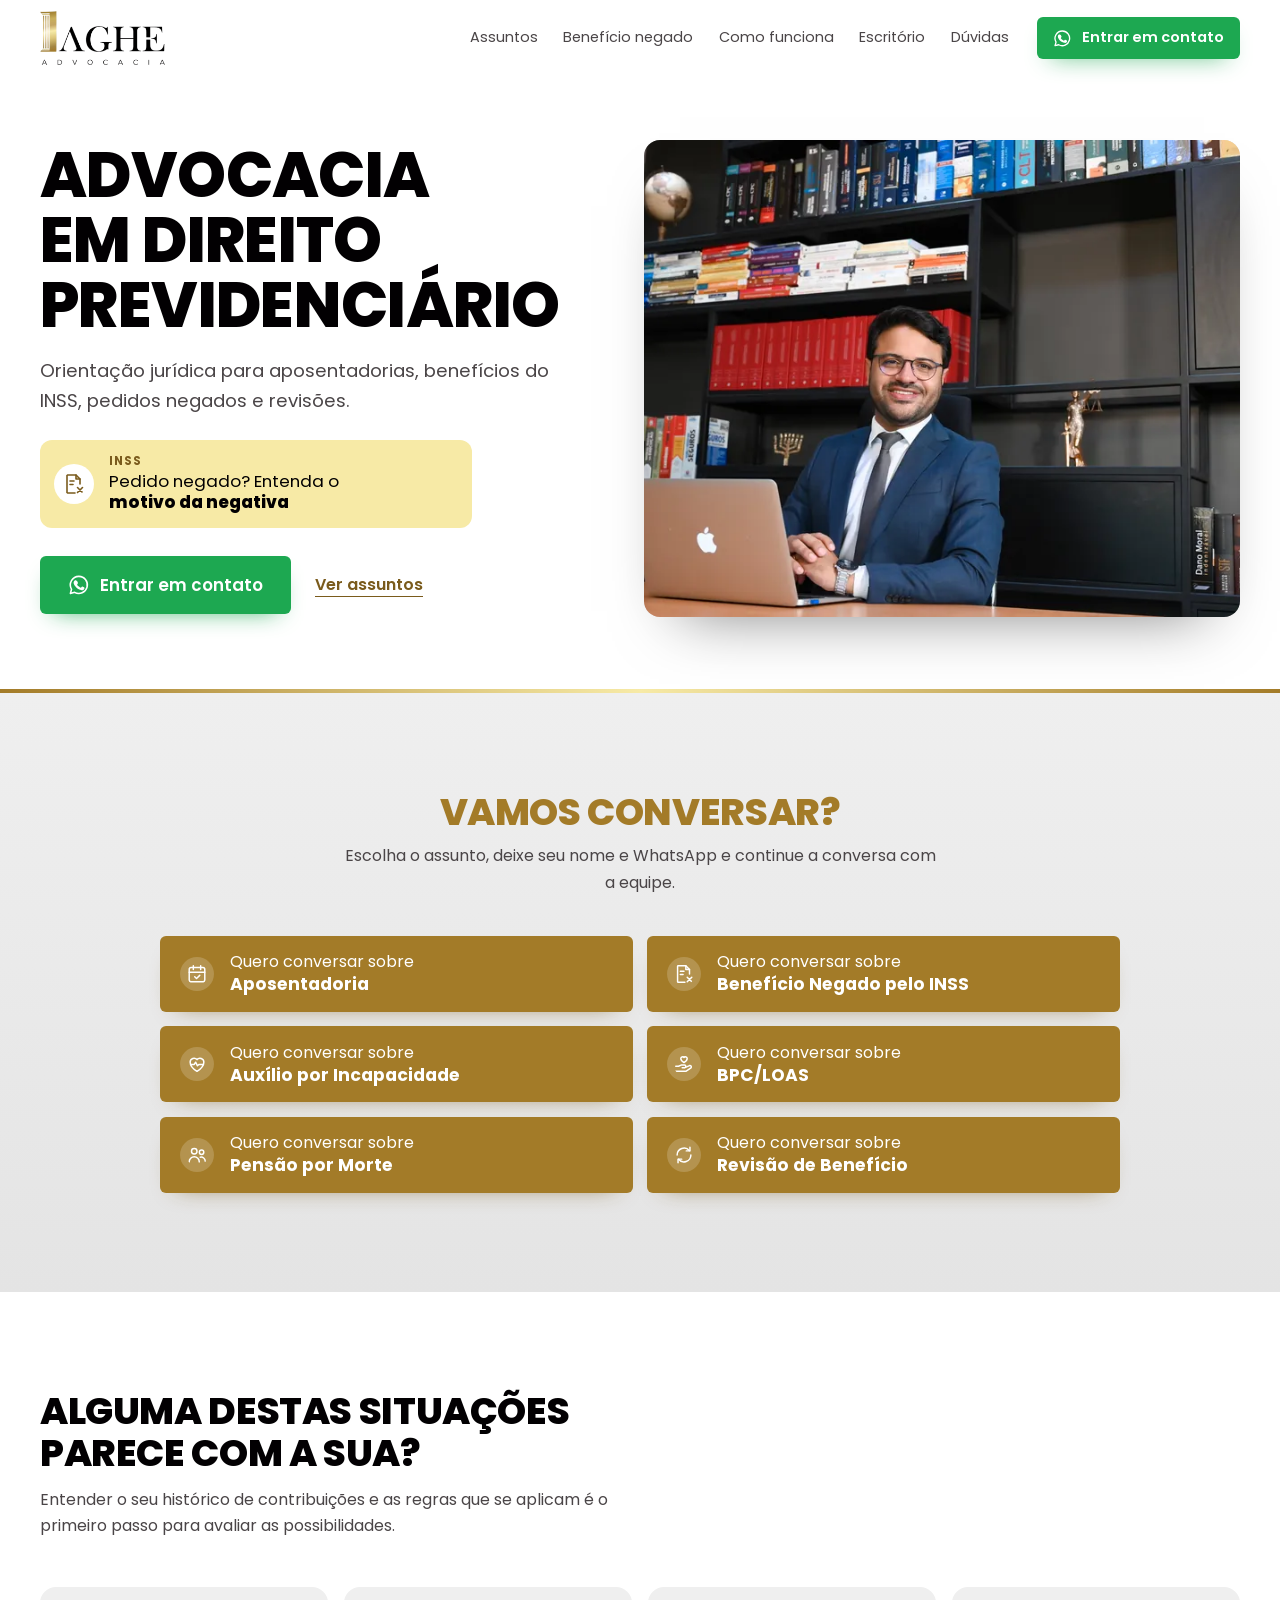
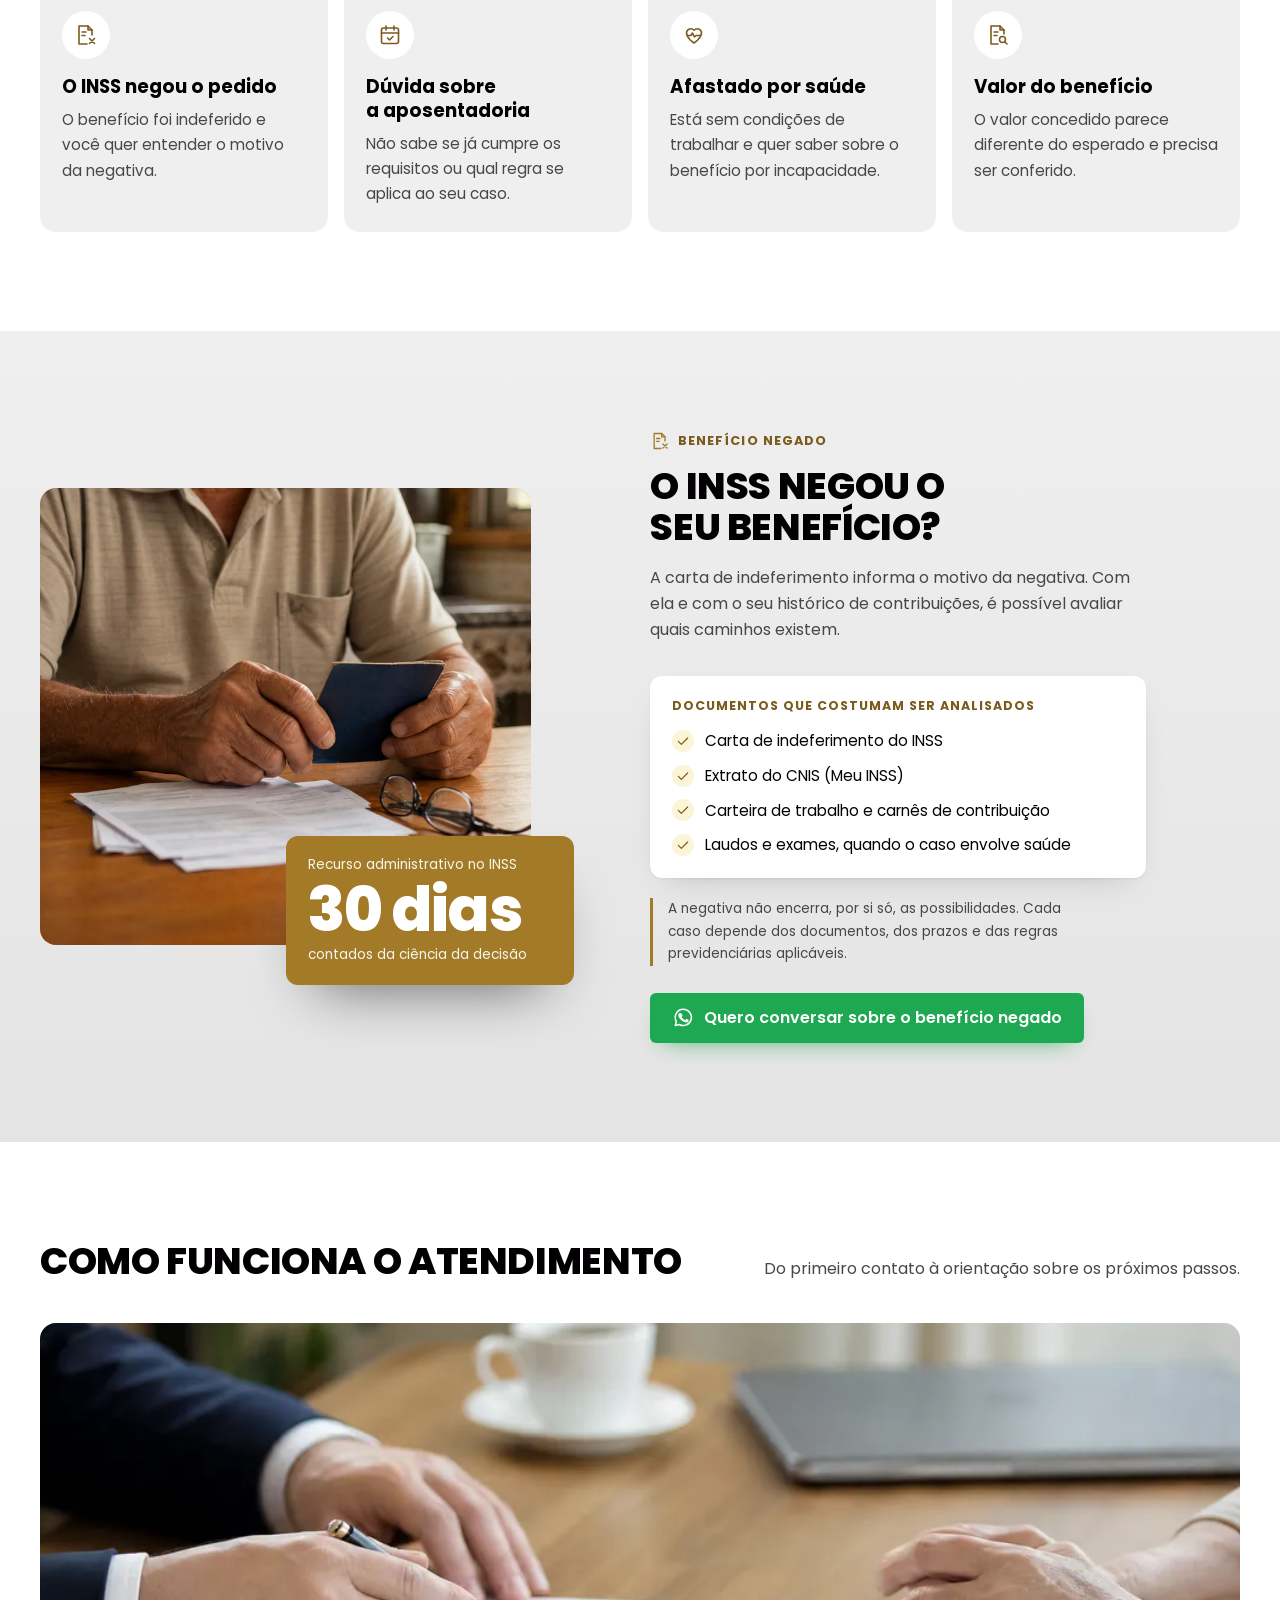
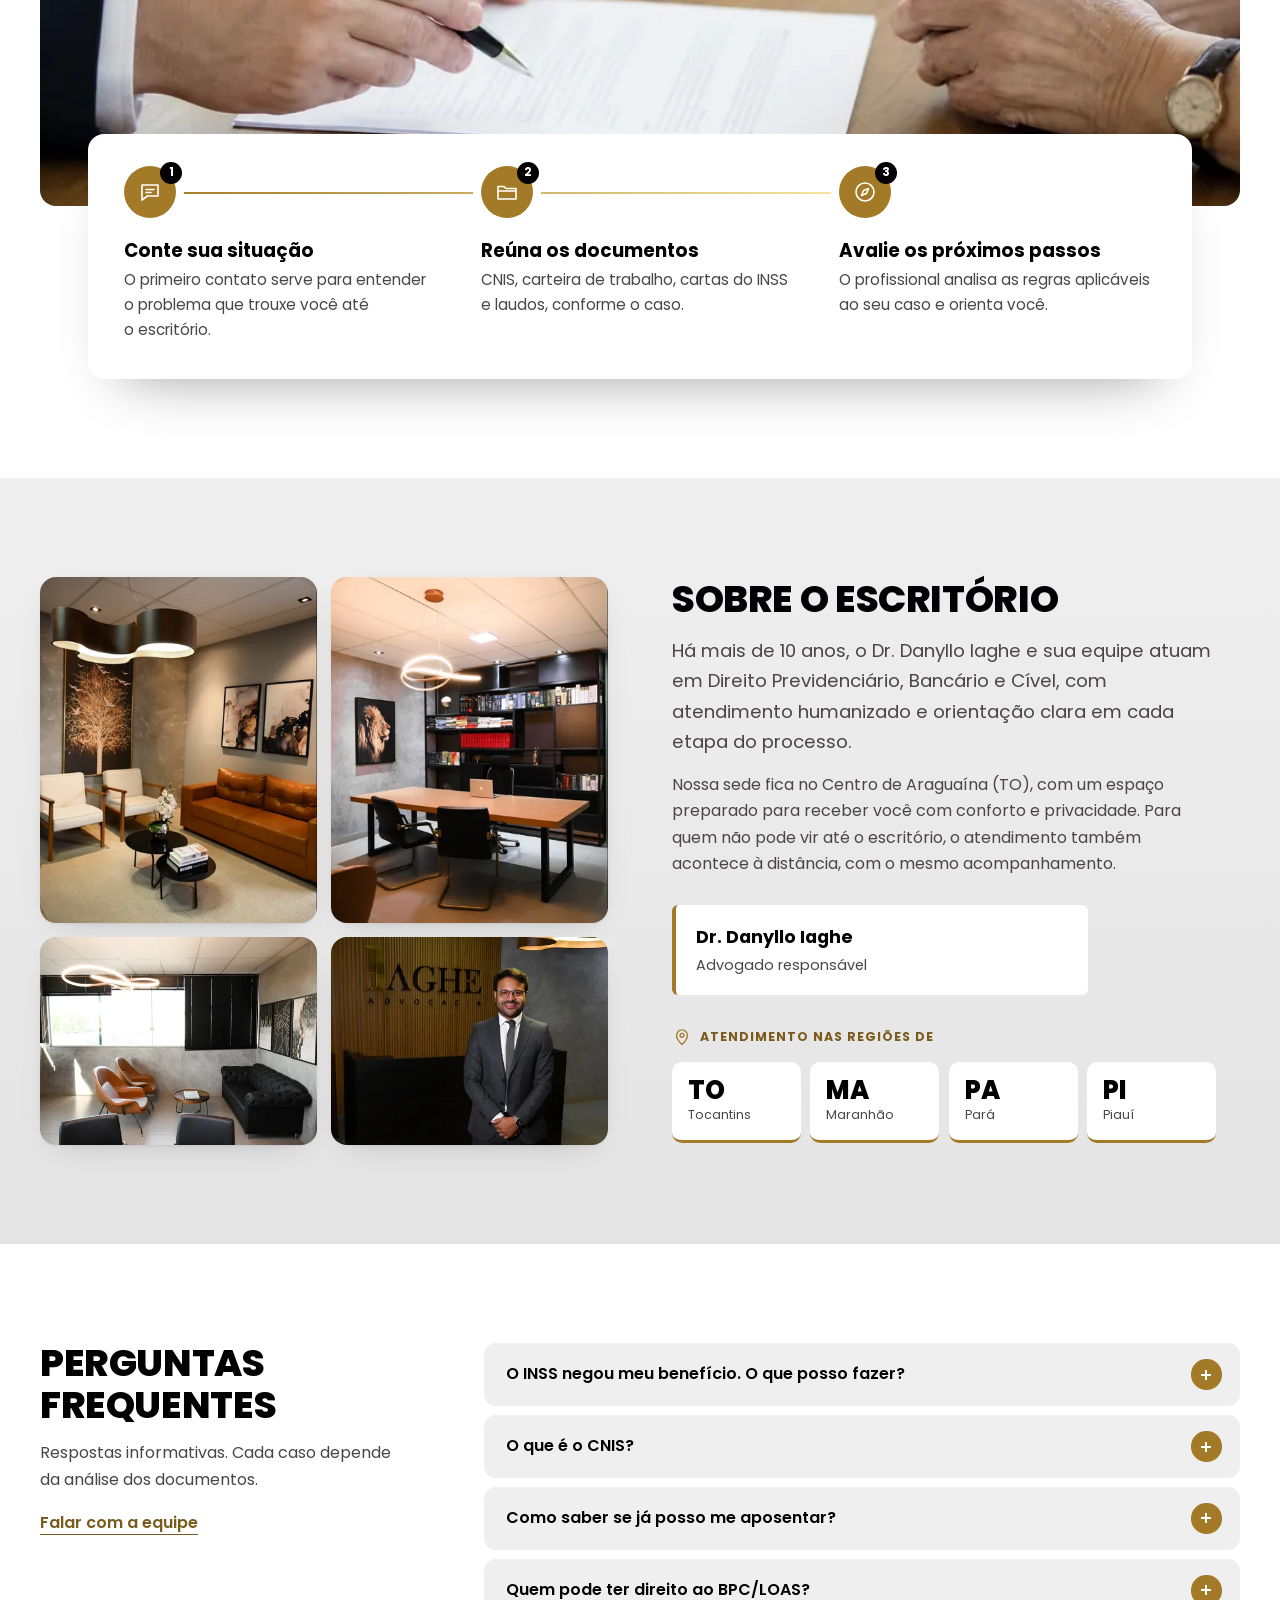
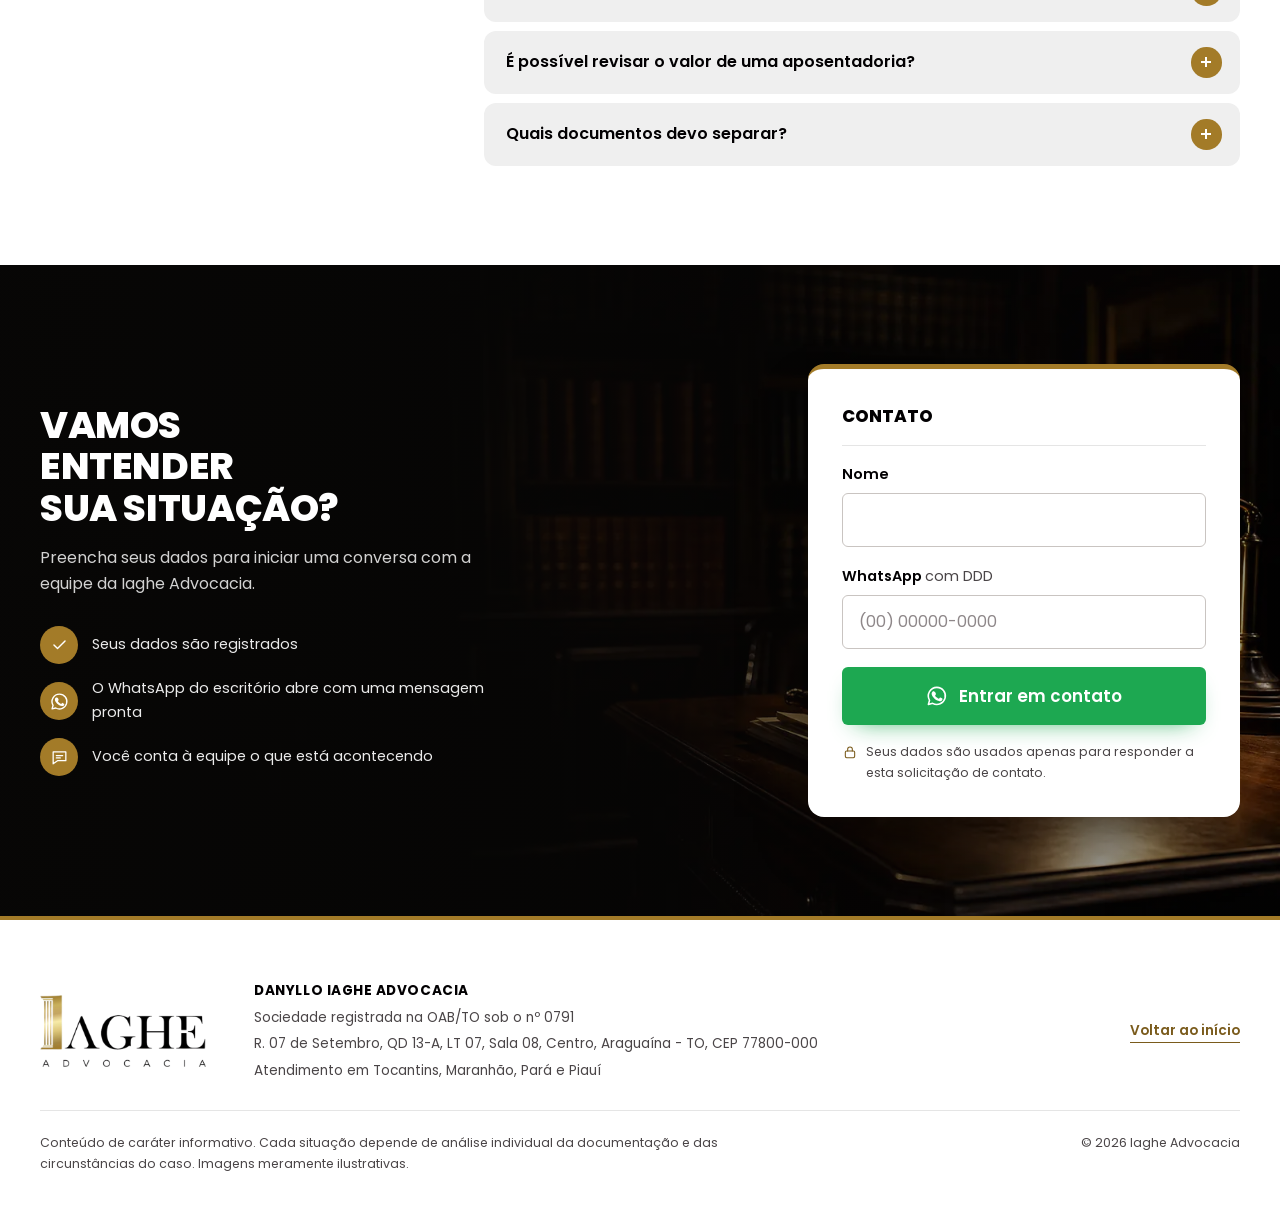
==== commit 65dc2f2c: "Add files via upload" ====
--- a/previdenciario.html
+++ b/previdenciario.html
@@ -1,6 +1,15 @@
 <!doctype html>
 <html lang="pt-BR" data-lp="previdenciario">
 <head>
+  <!-- Google tag (gtag.js) -->
+<script async src="https://www.googletagmanager.com/gtag/js?id=AW-18544619414"></script>
+<script>
+  window.dataLayer = window.dataLayer || [];
+  function gtag(){dataLayer.push(arguments);}
+  gtag('js', new Date());
+
+  gtag('config', 'AW-18544619414');
+</script>
   <meta charset="utf-8">
   <meta name="viewport" content="width=device-width, initial-scale=1, viewport-fit=cover">
   <title>Direito Previdenciário | Iaghe Advocacia</title>
@@ -230,16 +239,26 @@
     <!-- ===================== ESCRITÓRIO ===================== -->
     <section class="section about" id="escritorio" aria-labelledby="about-title">
       <div class="wrap about-grid">
-        <div class="about-visual has-photo" data-reveal>
-          <figure class="media media-tall">
-            <img src="/assets/img/equipe-retrato-900.webp" srcset="/assets/img/equipe-retrato-600.webp 600w, /assets/img/equipe-retrato-900.webp 900w"
-                 sizes="(min-width: 860px) 38vw, 92vw" width="900" height="1125" loading="lazy" decoding="async" data-img
-                 alt="Dr. Danyllo Iaghe e integrante da equipe na recepção do escritório">
-          </figure>
+        <div class="about-visual" data-reveal>
+          <div class="about-mosaic" data-stagger>
+            <figure class="media"><img src="/assets/img/escritorio-espera-600.webp" srcset="/assets/img/escritorio-espera-400.webp 400w, /assets/img/escritorio-espera-600.webp 600w"
+                 sizes="(min-width: 860px) 20vw, 46vw" width="600" height="750" loading="lazy" decoding="async" data-img
+                 alt="Sala de espera do escritório, com sofá de couro, poltronas e quadros"></figure>
+            <figure class="media"><img src="/assets/img/escritorio-sala-600.webp" srcset="/assets/img/escritorio-sala-400.webp 400w, /assets/img/escritorio-sala-600.webp 600w"
+                 sizes="(min-width: 860px) 20vw, 46vw" width="600" height="750" loading="lazy" decoding="async" data-img
+                 alt="Sala de atendimento com mesa de reunião e estante de livros"></figure>
+            <figure class="media"><img src="/assets/img/escritorio-ambiente-800.webp" srcset="/assets/img/escritorio-ambiente-500.webp 500w, /assets/img/escritorio-ambiente-800.webp 800w"
+                 sizes="(min-width: 860px) 20vw, 46vw" width="800" height="600" loading="lazy" decoding="async" data-img
+                 alt="Ambiente do escritório com poltronas e iluminação natural"></figure>
+            <figure class="media"><img src="/assets/img/escritorio-recepcao-800.webp" srcset="/assets/img/escritorio-recepcao-500.webp 500w, /assets/img/escritorio-recepcao-800.webp 800w"
+                 sizes="(min-width: 860px) 20vw, 46vw" width="800" height="600" loading="lazy" decoding="async" data-img
+                 alt="Dr. Danyllo Iaghe na recepção do escritório, em frente ao logo da Iaghe Advocacia"></figure>
+          </div>
         </div>
         <div class="about-copy" data-reveal>
           <h2 id="about-title">Sobre o escritório</h2>
-          <p class="about-lead">Há mais de 10 anos, o Dr. Danyllo Iaghe e sua equipe atuam em Direito Previdenciário, Bancário e Cível, com atendimento humanizado e orientação clara em cada etapa.</p>
+          <p class="about-lead">Há mais de 10 anos, o Dr. Danyllo Iaghe e sua equipe atuam em Direito Previdenciário, Bancário e Cível, com atendimento humanizado e orientação clara em cada etapa do processo.</p>
+          <p class="about-text">Nossa sede fica no Centro de Araguaína (TO), com um espaço preparado para receber você com conforto e privacidade. Para quem não pode vir até o escritório, o atendimento também acontece à distância, com o mesmo acompanhamento.</p>
           <div class="lawyer-card">
             <p class="lawyer-name">Dr. Danyllo Iaghe</p>
             <p class="lawyer-role">Advogado responsável</p>
--- a/assets/css/styles.css
+++ b/assets/css/styles.css
@@ -262,9 +262,16 @@
    ========================================================= */
 .about { background: linear-gradient(180deg, var(--gray-1), var(--gray-2)); }
 .about-grid { display: grid; gap: clamp(2.25rem, 5vw, 4.5rem); align-items: center; }
-@media (min-width: 860px) { .about-grid { grid-template-columns: minmax(0, .8fr) minmax(0, 1.2fr); } }
+@media (min-width: 860px) { .about-grid { grid-template-columns: minmax(0, 1fr) minmax(0, 1fr); } }
 .about-visual .media { width: 100%; max-width: 28rem; box-shadow: var(--shadow); }
 .about-lead { margin-top: 1rem; font-size: clamp(1.02rem, .98rem + .3vw, 1.15rem); color: var(--ink-soft); max-width: 34rem; }
+.about-text { margin-top: .9rem; color: var(--ink-soft); max-width: 34rem; }
+/* Mosaico com a estrutura do escritório */
+.about-mosaic { display: grid; grid-template-columns: 1fr 1fr; gap: clamp(.6rem, 1.4vw, .9rem); }
+.about-mosaic .media { margin: 0; max-width: none; box-shadow: var(--shadow); }
+.about-mosaic .media:nth-child(-n+2) { aspect-ratio: 4 / 5; }
+.about-mosaic .media:nth-child(n+3) { aspect-ratio: 4 / 3; }
+.about-mosaic img { width: 100%; height: 100%; object-fit: cover; }
 .lawyer-card { margin-top: 1.75rem; padding: 1.1rem 1.25rem; background: var(--white); border-left: 4px solid var(--gold); border-radius: var(--radius); display: grid; gap: .1rem; max-width: 26rem; }
 .lawyer-name { font-weight: 700; font-size: 1.1rem; }
 .lawyer-role { color: var(--ink-soft); font-size: var(--fs-small); }
